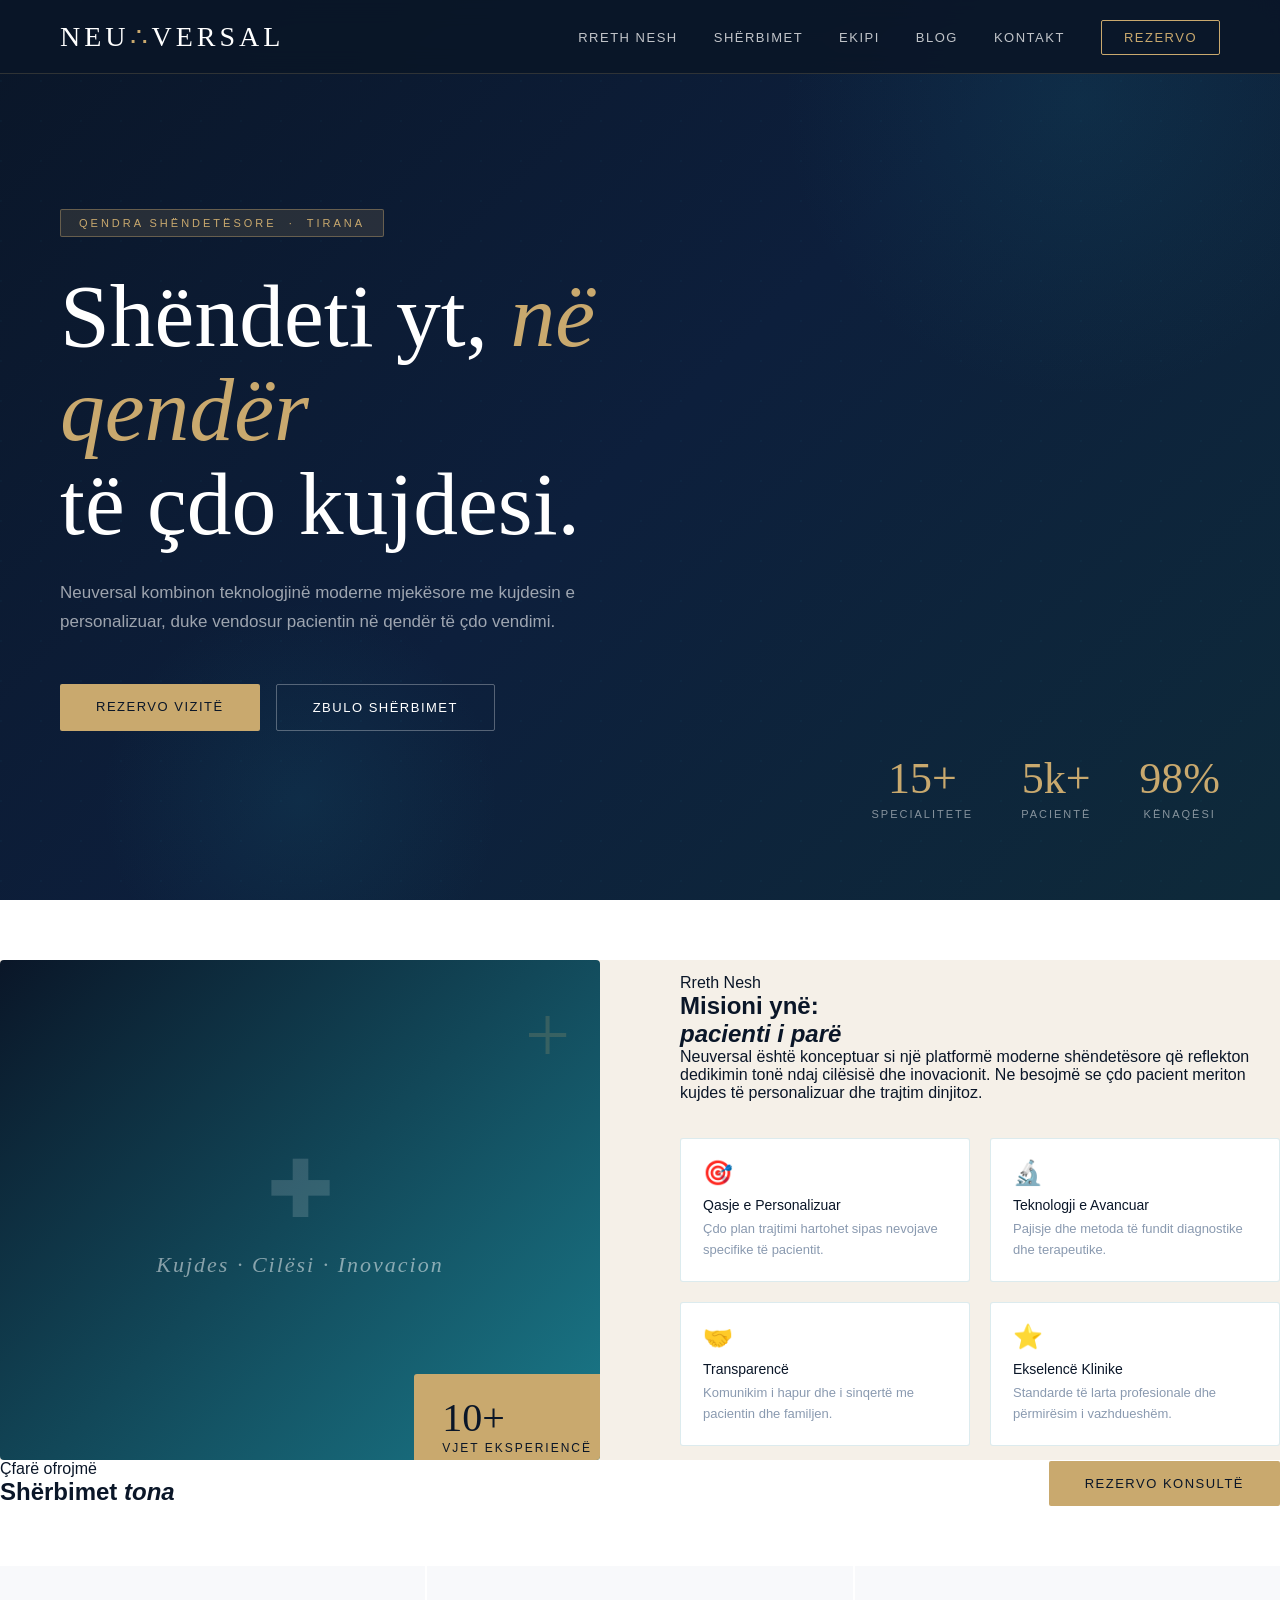
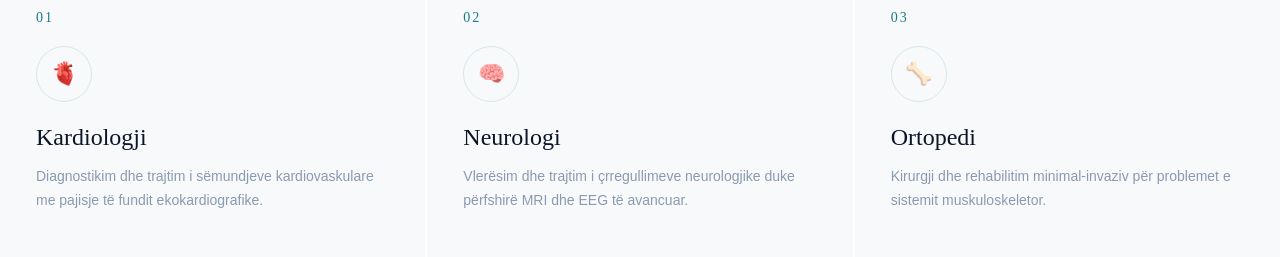
==== Files/index.html @ 79a5e7f2 "home page and navbar" ====
<!DOCTYPE html>
<head>
    <meta charset="UTF-8">
    <title>Neuversal | Qendra Shëndetësore</title>
    <link rel="stylesheet" href="style.css">
</head>
<body>

<nav id="navbar">
    <a href="#hero" class="nav-logo">NEU<span>∴</span>VERSAL</a>
    <ul class="nav-links">
        <li><a href="#about">Rreth Nesh</a></li>
        <li><a href="#services">Shërbimet</a></li>
        <li><a href="#team">Ekipi</a></li>
        <li><a href="#blog">Blog</a></li>
        <li><a href="#contact">Kontakt</a></li>
        <li><a href="#booking" class="nav-cta">Rezervo</a></li>
    </ul>
    <div class="hamburger" >
        <span></span><span></span><span></span>
    </div>
</nav>

<section id="hero">
    <div class="hero-bg-pattern"></div>
    <div class="hero-orb orb1"></div>
    <div class="hero-orb orb2"></div>
    <div class="hero-content">
        <div class="hero-tag">Qendra Shëndetësore &nbsp;·&nbsp; Tirana</div>
        <h1 class="hero-title">Shëndeti yt,<em> në qendër </em><br>të çdo kujdesi.</h1>
        <p class="hero-sub">Neuversal kombinon teknologjinë moderne mjekësore me kujdesin e personalizuar, duke vendosur pacientin në qendër të çdo vendimi.</p>
        <div class="hero-actions">
            <a href="#booking" class="btn-primary">Rezervo Vizitë</a>
            <a href="#services" class="btn-outline">Zbulo Shërbimet</a>
        </div>
    </div>
    <div class="hero-stats">
        <div class="stat">
            <div class="stat-num">15+</div>
            <div class="stat-label">Specialitete</div>
        </div>
        <div class="stat">
            <div class="stat-num">5k+</div>
            <div class="stat-label">Pacientë</div>
        </div>
        <div class="stat">
            <div class="stat-num">98%</div>
            <div class="stat-label">Kënaqësi</div>
        </div>
    </div>
</section>

<section id="about">
    <div class="about-grid">
        <div class="about-visual reveal">
            <div class="about-visual-inner">
                <div class="cross-icon">✚</div>
                <div class="about-icon-text">Kujdes · Cilësi · Inovacion</div>
            </div>
            <div class="about-badge">
                <span>10+</span>
                <small>Vjet Eksperiencë</small>
            </div>
        </div>
        <div class="reveal">
            <div class="section-tag">Rreth Nesh</div>
            <h2 class="section-title">Misioni ynë:<br><em>pacienti i parë</em></h2>
            <p class="section-sub">Neuversal është konceptuar si një platformë moderne shëndetësore që reflekton dedikimin tonë ndaj cilësisë dhe inovacionit. Ne besojmë se çdo pacient meriton kujdes të personalizuar dhe trajtim dinjitoz.</p>
            <div class="values-grid">
                <div class="value-card">
                    <div class="value-icon">🎯</div>
                    <div class="value-title">Qasje e Personalizuar</div>
                    <div class="value-text">Çdo plan trajtimi hartohet sipas nevojave specifike të pacientit.</div>
                </div>
                <div class="value-card">
                    <div class="value-icon">🔬</div>
                    <div class="value-title">Teknologji e Avancuar</div>
                    <div class="value-text">Pajisje dhe metoda të fundit diagnostike dhe terapeutike.</div>
                </div>
                <div class="value-card">
                    <div class="value-icon">🤝</div>
                    <div class="value-title">Transparencë</div>
                    <div class="value-text">Komunikim i hapur dhe i sinqertë me pacientin dhe familjen.</div>
                </div>
                <div class="value-card">
                    <div class="value-icon">⭐</div>
                    <div class="value-title">Ekselencë Klinike</div>
                    <div class="value-text">Standarde të larta profesionale dhe përmirësim i vazhdueshëm.</div>
                </div>
            </div>
        </div>
    </div>
</section>

<section id="services">
    <div class="services-header reveal">
        <div>
            <div class="section-tag">Çfarë ofrojmë</div>
            <h2 class="section-title">Shërbimet <em>tona</em></h2>
        </div>
        <a href="#booking" class="btn-primary">Rezervo Konsultë</a>
    </div>
    <div class="services-grid">
        <div class="service-card reveal">
            <div class="service-num">01</div>
            <div class="service-icon-wrap">🫀</div>
            <div class="service-title">Kardiologji</div>
            <div class="service-text">Diagnostikim dhe trajtim i sëmundjeve kardiovaskulare me pajisje të fundit ekokardiografike.</div>
        </div>
        <div class="service-card reveal">
            <div class="service-num">02</div>
            <div class="service-icon-wrap">🧠</div>
            <div class="service-title">Neurologi</div>
            <div class="service-text">Vlerësim dhe trajtim i çrregullimeve neurologjike duke përfshirë MRI dhe EEG të avancuar.</div>
        </div>
        <div class="service-card reveal">
            <div class="service-num">03</div>
            <div class="service-icon-wrap">🦴</div>
            <div class="service-title">Ortopedi</div>
            <div class="service-text">Kirurgji dhe rehabilitim minimal-invaziv për problemet e sistemit muskuloskeletor.</div>
        </div>
    </div>
</section>


<script src="script.js"></script>
</body>
</html>
---- Files/style.css ----
html { scroll-behavior: smooth; }
:root {
    --navy: #0a1628;
    --deep: #0d1f3c;
    --teal: #1a7a8a;
    --teal-light: #22a0b4;
    --gold: #c9a96e;
    --cream: #f5f0e8;
    --white: #ffffff;
    --gray: #8a9ab0;
    --light-bg: #f8f9fb;
    --border: rgba(26,122,138,0.15);
}
*, *::before, *::after { margin:0; padding:0; box-sizing:border-box; }

body {
    font-family: 'DM Sans', sans-serif;
    color: var(--navy);
    background: var(--white);
    overflow-x: hidden;
}

nav {
    position: fixed; top:0; width:100%; z-index:100;
    padding: 20px 60px;
    display: flex; align-items: center; justify-content: space-between;
    background: rgba(10,22,40,0.92);
    backdrop-filter: blur(12px);
    border-bottom: 1px solid rgba(201,169,110,0.2);
    transition: all 0.4s;
}
nav.scrolled { padding: 14px 60px; }
.nav-logo {
    font-family: 'Cormorant Garamond', serif;
    font-size: 28px; font-weight: 300; letter-spacing: 4px;
    color: var(--white);
    text-decoration: none;
}
.nav-logo span { color: var(--gold); }
.nav-links { display: flex; gap: 36px; list-style: none; }
.nav-links a {
    color: rgba(255,255,255,0.75); text-decoration: none;
    font-size: 13px; letter-spacing: 1.5px; text-transform: uppercase;
    font-weight: 400; transition: color 0.3s;
}
.nav-links a:hover { color: var(--gold); }
.nav-cta {
    background: transparent; border: 1px solid var(--gold);
    color: var(--gold) !important; padding: 9px 22px !important;
    border-radius: 2px; transition: all 0.3s !important;
}
.nav-cta:hover { background: var(--gold) !important; color: var(--navy) !important; }
.hamburger { display:none; flex-direction:column; gap:5px; cursor:pointer; }
.hamburger span { width:24px; height:2px; background:var(--white); transition:all 0.3s; }

#hero {
    min-height: 100vh;
    background: linear-gradient(135deg, var(--navy) 0%, var(--deep) 50%, #0e2a3a 100%);
    display: flex; align-items: center;
    position: relative; overflow: hidden;
}
.hero-bg-pattern {
    position: absolute; inset:0; opacity:0.04;
    background-image: radial-gradient(circle at 1px 1px, var(--teal-light) 1px, transparent 0);
    background-size: 40px 40px;
}
.hero-orb {
    position: absolute; border-radius: 50%;
    background: radial-gradient(circle, var(--teal) 0%, transparent 70%);
    opacity: 0.15; animation: pulse 6s ease-in-out infinite;
}
.orb1 { width:600px; height:600px; top:-200px; right:-100px; }
.orb2 { width:400px; height:400px; bottom:-100px; left:100px; animation-delay:-3s; }
@keyframes pulse { 0%,100%{opacity:0.12;transform:scale(1)} 50%{opacity:0.22;transform:scale(1.05)} }

.hero-content {
    position: relative; z-index:2;
    padding: 120px 60px 80px;
    max-width: 800px;
}
.hero-tag {
    display: inline-block;
    background: rgba(201,169,110,0.15);
    border: 1px solid rgba(201,169,110,0.4);
    color: var(--gold); font-size: 11px; letter-spacing: 3px;
    text-transform: uppercase; padding: 7px 18px; border-radius: 2px;
    margin-bottom: 32px;
    animation: fadeUp 0.8s ease both;
}
.hero-title {
    font-family: 'Cormorant Garamond', serif;
    font-size: clamp(52px, 7vw, 90px);
    font-weight: 300; line-height: 1.05;
    color: var(--white);
    margin-bottom: 28px;
    animation: fadeUp 0.8s ease 0.15s both;
}
.hero-title em { color: var(--gold); font-style: italic; }
.hero-sub {
    font-size: 17px; color: rgba(255,255,255,0.6);
    line-height: 1.7; max-width: 520px;
    margin-bottom: 48px;
    animation: fadeUp 0.8s ease 0.3s both;
}
.hero-actions {
    display: flex; gap: 16px; flex-wrap: wrap;
    animation: fadeUp 0.8s ease 0.45s both;
}
.btn-primary {
    background: var(--gold); color: var(--navy);
    padding: 15px 36px; border: none; cursor: pointer;
    font-family: 'DM Sans', sans-serif; font-size: 13px;
    letter-spacing: 1.5px; text-transform: uppercase;
    border-radius: 2px; font-weight: 500;
    transition: all 0.3s; text-decoration: none;
    display: inline-block;
}
.btn-primary:hover { background: var(--white); transform: translateY(-2px); box-shadow: 0 8px 30px rgba(201,169,110,0.3); }
.btn-outline {
    background: transparent; color: var(--white);
    padding: 15px 36px; border: 1px solid rgba(255,255,255,0.3); cursor: pointer;
    font-family: 'DM Sans', sans-serif; font-size: 13px;
    letter-spacing: 1.5px; text-transform: uppercase;
    border-radius: 2px; font-weight: 400;
    transition: all 0.3s; text-decoration: none;
    display: inline-block;
}
.btn-outline:hover { border-color: var(--white); background: rgba(255,255,255,0.08); transform: translateY(-2px); }
.hero-stats {
    position: absolute; right: 60px; bottom: 80px;
    display: flex; gap: 48px;
    animation: fadeUp 0.8s ease 0.6s both;
}
.stat { text-align: center; }
.stat-num { font-family: 'Cormorant Garamond', serif; font-size: 44px; color: var(--gold); font-weight: 300; }
.stat-label { font-size: 11px; color: rgba(255,255,255,0.5); letter-spacing: 2px; text-transform: uppercase; margin-top: 4px; }
@keyframes fadeUp { from{opacity:0;transform:translateY(30px)} to{opacity:1;transform:translateY(0)} }


#about { background: var(--cream); }
.about-grid { display: grid; grid-template-columns: 1fr 1fr; gap: 80px; align-items: center; margin-top: 60px; }
.about-visual {
    position: relative; height: 500px;
    background: linear-gradient(135deg, var(--navy) 0%, var(--teal) 100%);
    border-radius: 4px; overflow: hidden;
}
.about-visual::before {
    content: '+'; position: absolute; top:30px; right:30px;
    font-size: 80px; color: rgba(201,169,110,0.2);
    font-family: 'Cormorant Garamond', serif; font-weight:300;
    animation: float 4s ease-in-out infinite;
}
.about-visual-inner {
    position: absolute; inset:0; display:flex; align-items:center; justify-content:center;
    flex-direction: column; gap: 16px;
}
.cross-icon { font-size: 80px; color: rgba(255,255,255,0.15); }
.about-icon-text {
    font-family: 'Cormorant Garamond', serif; font-size: 22px;
    color: rgba(255,255,255,0.5); font-style: italic; letter-spacing: 2px;
}
.about-badge {
    position: absolute; bottom: -20px; right: -20px;
    background: var(--gold); color: var(--navy);
    padding: 24px 28px; border-radius: 3px;
    font-family: 'Cormorant Garamond', serif;
}
.about-badge span { display:block; font-size: 40px; font-weight: 300; line-height:1; }
.about-badge small { font-size: 12px; letter-spacing: 2px; text-transform:uppercase; font-family:'DM Sans',sans-serif; }
@keyframes float { 0%,100%{transform:translateY(0)} 50%{transform:translateY(-12px)} }
.values-grid { display: grid; grid-template-columns: 1fr 1fr; gap: 20px; margin-top: 36px; }
.value-card {
    padding: 20px 22px; border: 1px solid var(--border);
    border-radius: 3px; background: var(--white);
    transition: all 0.3s; cursor: default;
}
.value-card:hover { border-color: var(--teal); transform: translateY(-3px); box-shadow: 0 8px 30px rgba(26,122,138,0.08); }
.value-icon { font-size: 24px; margin-bottom: 10px; }
.value-title { font-size: 14px; font-weight: 500; color: var(--navy); margin-bottom: 6px; }
.value-text { font-size: 13px; color: var(--gray); line-height: 1.6; }

/* ── SERVICES ── */
#services { background: var(--white); }
.services-header { display: flex; justify-content: space-between; align-items: flex-end; margin-bottom: 60px; }
.services-grid { display: grid; grid-template-columns: repeat(3, 1fr); gap: 2px; }
.service-card {
    background: var(--light-bg); padding: 44px 36px;
    position: relative; overflow: hidden; cursor: default;
    transition: all 0.4s;
}
.service-card::after {
    content:''; position:absolute; bottom:0; left:0; right:0;
    height: 3px; background: var(--teal);
    transform: scaleX(0); transform-origin: left;
    transition: transform 0.4s;
}
.service-card:hover { background: var(--navy); }
.service-card:hover .service-title, .service-card:hover .service-num { color: var(--white); }
.service-card:hover .service-text { color: rgba(255,255,255,0.5); }
.service-card:hover::after { transform: scaleX(1); }
.service-num { font-family: 'Cormorant Garamond', serif; font-size: 14px; color: var(--teal); letter-spacing: 2px; margin-bottom: 20px; transition: color 0.4s; }
.service-icon-wrap { width: 56px; height: 56px; border: 1px solid var(--border); border-radius: 50%; display:flex; align-items:center; justify-content:center; font-size: 22px; margin-bottom: 22px; transition: all 0.4s; }
.service-card:hover .service-icon-wrap { border-color: rgba(255,255,255,0.2); background: rgba(255,255,255,0.05); }
.service-title { font-family: 'Cormorant Garamond', serif; font-size: 24px; font-weight: 400; color: var(--navy); margin-bottom: 14px; transition: color 0.4s; }
.service-text { font-size: 14px; color: var(--gray); line-height: 1.7; transition: color 0.4s; }
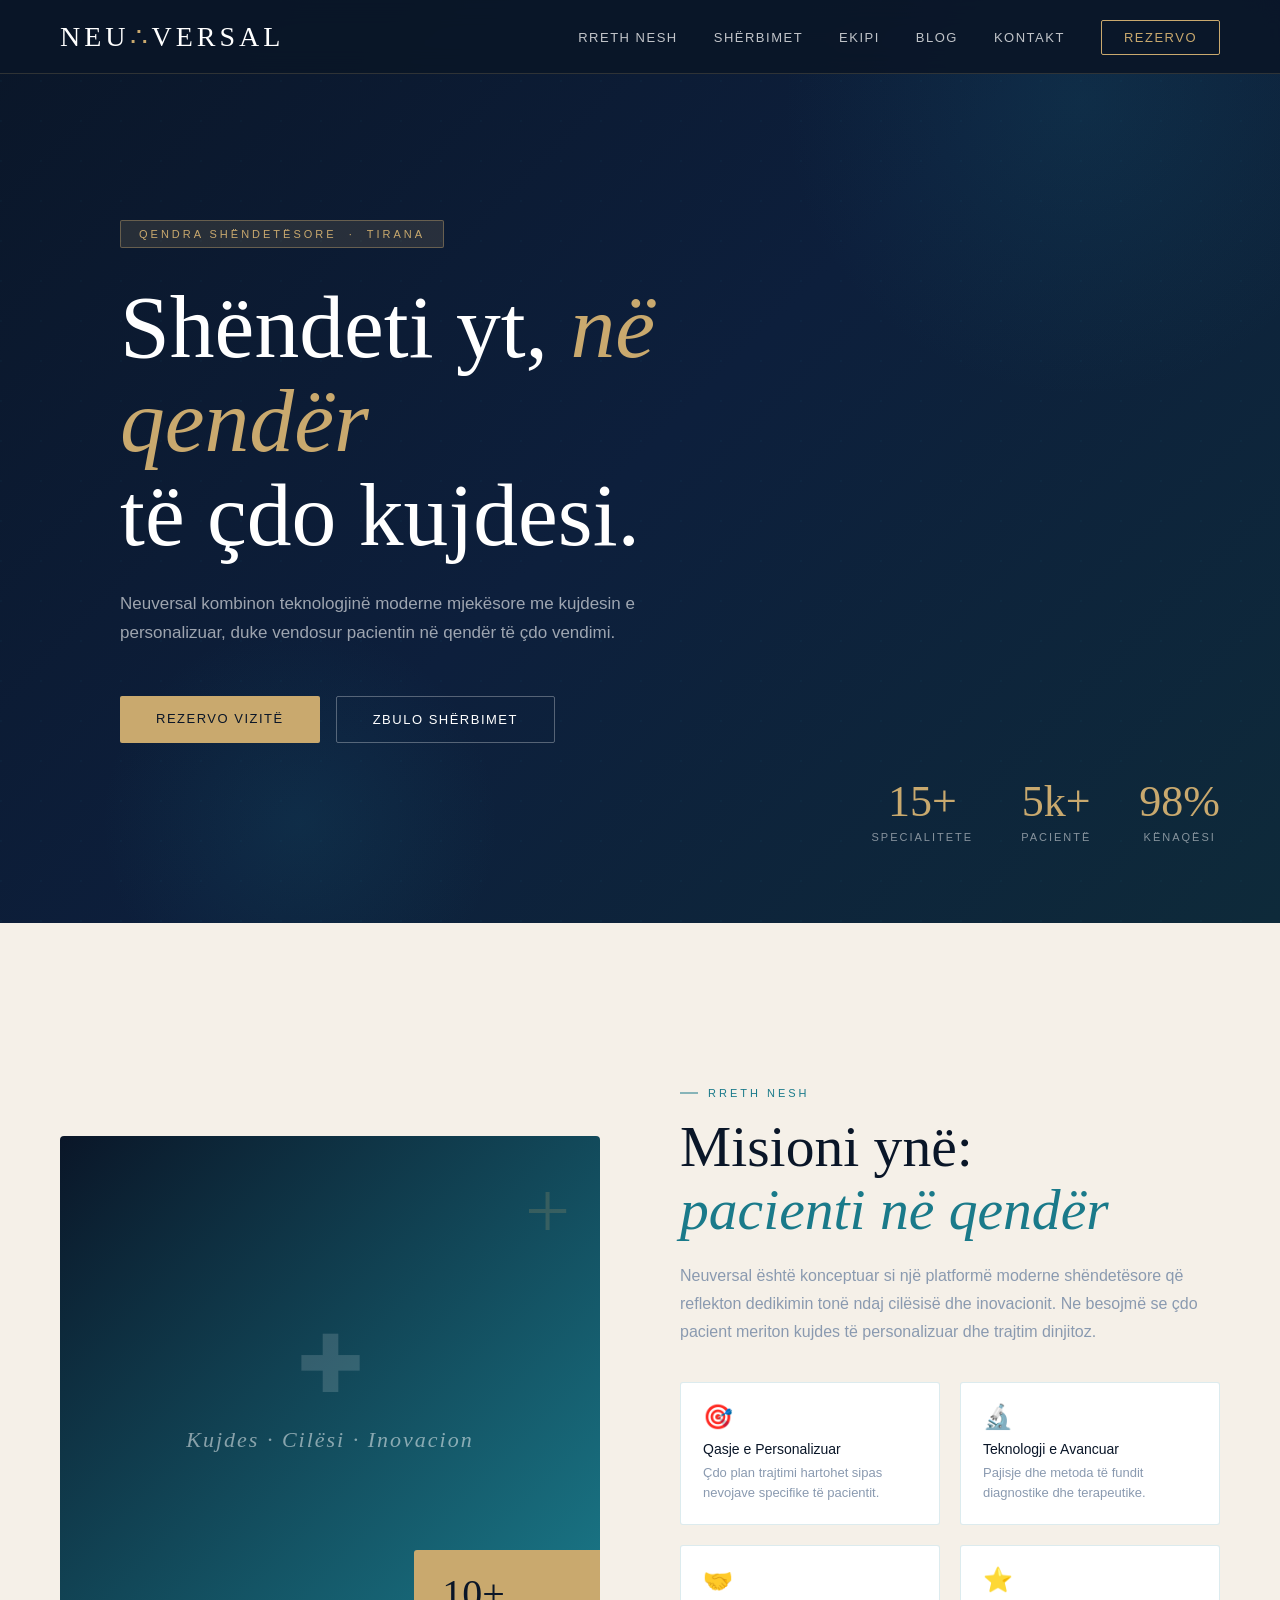
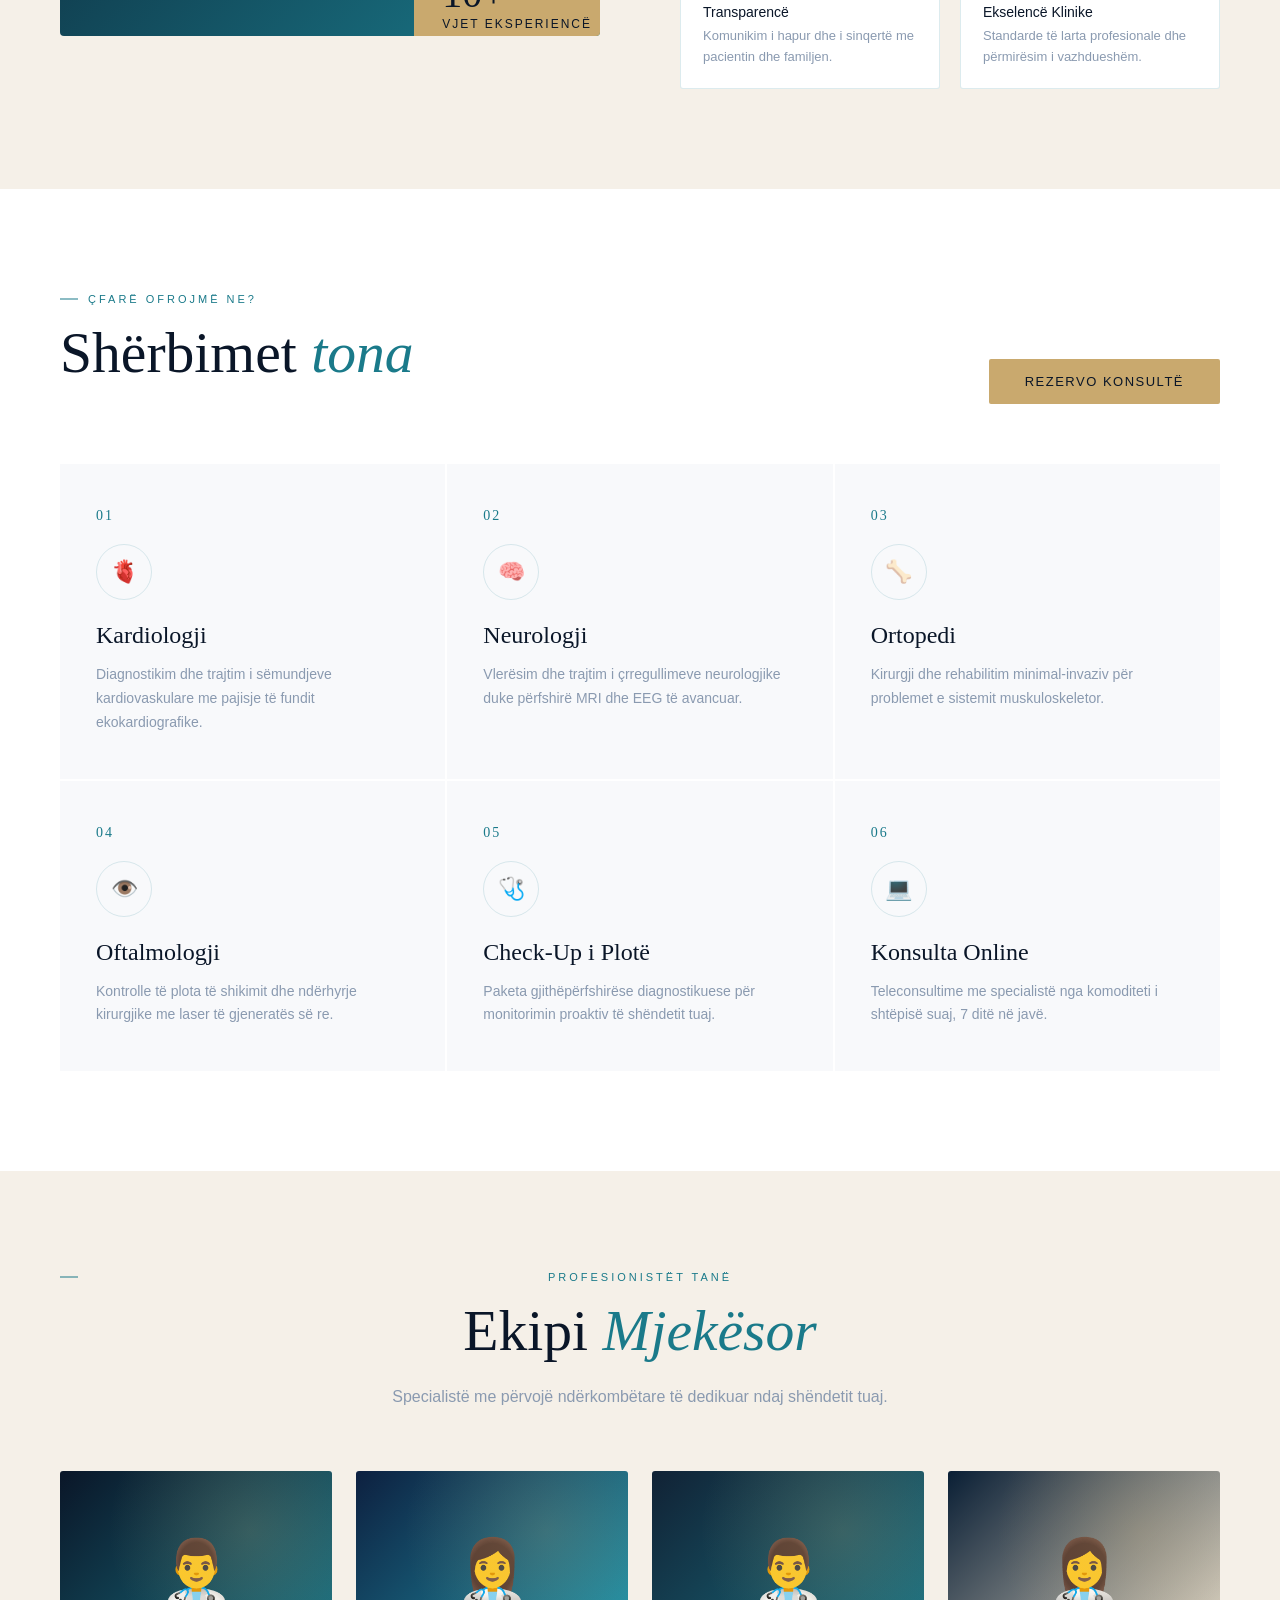
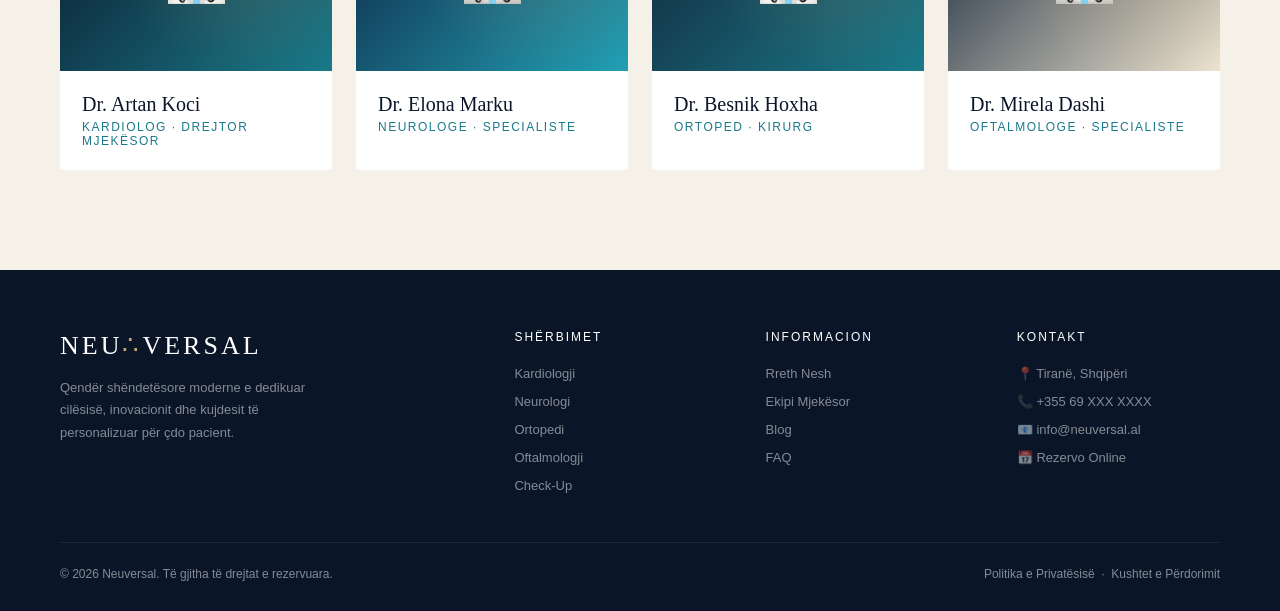
==== commit 41bb5b07: "footer and services" ====
--- a/Files/index.html
+++ b/Files/index.html
@@ -6,21 +6,7 @@
 </head>
 <body>
 
-<nav id="navbar">
-    <a href="#hero" class="nav-logo">NEU<span>∴</span>VERSAL</a>
-    <ul class="nav-links">
-        <li><a href="#about">Rreth Nesh</a></li>
-        <li><a href="#services">Shërbimet</a></li>
-        <li><a href="#team">Ekipi</a></li>
-        <li><a href="#blog">Blog</a></li>
-        <li><a href="#contact">Kontakt</a></li>
-        <li><a href="#booking" class="nav-cta">Rezervo</a></li>
-    </ul>
-    <div class="hamburger" >
-        <span></span><span></span><span></span>
-    </div>
-</nav>
-
+<div id="navbar"></div>
 <section id="hero">
     <div class="hero-bg-pattern"></div>
     <div class="hero-orb orb1"></div>
@@ -64,7 +50,7 @@
         </div>
         <div class="reveal">
             <div class="section-tag">Rreth Nesh</div>
-            <h2 class="section-title">Misioni ynë:<br><em>pacienti i parë</em></h2>
+            <h2 class="section-title">Misioni ynë:<br><em>pacienti në qendër </em></h2>
             <p class="section-sub">Neuversal është konceptuar si një platformë moderne shëndetësore që reflekton dedikimin tonë ndaj cilësisë dhe inovacionit. Ne besojmë se çdo pacient meriton kujdes të personalizuar dhe trajtim dinjitoz.</p>
             <div class="values-grid">
                 <div class="value-card">
@@ -95,7 +81,7 @@
 <section id="services">
     <div class="services-header reveal">
         <div>
-            <div class="section-tag">Çfarë ofrojmë</div>
+            <div class="section-tag">Çfarë ofrojmë ne?</div>
             <h2 class="section-title">Shërbimet <em>tona</em></h2>
         </div>
         <a href="#booking" class="btn-primary">Rezervo Konsultë</a>
@@ -110,7 +96,7 @@
         <div class="service-card reveal">
             <div class="service-num">02</div>
             <div class="service-icon-wrap">🧠</div>
-            <div class="service-title">Neurologi</div>
+            <div class="service-title">Neurologji</div>
             <div class="service-text">Vlerësim dhe trajtim i çrregullimeve neurologjike duke përfshirë MRI dhe EEG të avancuar.</div>
         </div>
         <div class="service-card reveal">
@@ -119,10 +105,81 @@
             <div class="service-title">Ortopedi</div>
             <div class="service-text">Kirurgji dhe rehabilitim minimal-invaziv për problemet e sistemit muskuloskeletor.</div>
         </div>
+        <div class="service-card reveal">
+            <div class="service-num">04</div>
+            <div class="service-icon-wrap">👁️</div>
+            <div class="service-title">Oftalmologji</div>
+            <div class="service-text">Kontrolle të plota të shikimit dhe ndërhyrje kirurgjike me laser të gjeneratës së re.</div>
+        </div>
+        <div class="service-card reveal">
+            <div class="service-num">05</div>
+            <div class="service-icon-wrap">🩺</div>
+            <div class="service-title">Check-Up i Plotë</div>
+            <div class="service-text">Paketa gjithëpërfshirëse diagnostikuese për monitorimin proaktiv të shëndetit tuaj.</div>
+        </div>
+        <div class="service-card reveal">
+            <div class="service-num">06</div>
+            <div class="service-icon-wrap">💻</div>
+            <div class="service-title">Konsulta Online</div>
+            <div class="service-text">Teleconsultime me specialistë nga komoditeti i shtëpisë suaj, 7 ditë në javë.</div>
+        </div>
     </div>
 </section>
 
+<!-- TEAM -->
+<section id="team">
+    <div class="reveal" style="text-align:center;">
+        <div class="section-tag" style="display:block;padding-left:0;">Profesionistët tanë</div>
+        <h2 class="section-title">Ekipi <em>Mjekësor</em></h2>
+        <p class="section-sub" style="margin:0 auto;">Specialistë me përvojë ndërkombëtare të dedikuar ndaj shëndetit tuaj.</p>
+    </div>
+    <div class="team-grid">
+        <div class="team-card reveal">
+            <div class="team-photo" style="background:linear-gradient(135deg,#0a1628,#1a7a8a);">👨‍⚕️</div>
+            <div class="team-info">
+                <div class="team-name">Dr. Artan Koci</div>
+                <div class="team-role">Kardiolog · Drejtor Mjekësor</div>
+            </div>
+        </div>
+        <div class="team-card reveal">
+            <div class="team-photo" style="background:linear-gradient(135deg,#0d2040,#22a0b4);">👩‍⚕️</div>
+            <div class="team-info">
+                <div class="team-name">Dr. Elona Marku</div>
+                <div class="team-role">Neurologe · Specialiste</div>
+            </div>
+        </div>
+        <div class="team-card reveal">
+            <div class="team-photo" style="background:linear-gradient(135deg,#112235,#1a7a8a);">👨‍⚕️</div>
+            <div class="team-info">
+                <div class="team-name">Dr. Besnik Hoxha</div>
+                <div class="team-role">Ortoped · Kirurg</div>
+            </div>
+        </div>
+        <div class="team-card reveal">
+            <div class="team-photo" style="background:linear-gradient(135deg,#0a1f35,#c9a96e55);">👩‍⚕️</div>
+            <div class="team-info">
+                <div class="team-name">Dr. Mirela Dashi</div>
+                <div class="team-role">Oftalmologe · Specialiste</div>
+            </div>
+        </div>
+    </div>
+</section>
 
-<script src="script.js"></script>
+<div id="footer"></div>
+
+
+<script>
+    fetch("navbar.html")
+        .then(response => response.text())
+        .then(data => {
+            document.getElementById("navbar").innerHTML = data;
+        });
+
+        fetch("footer.html")
+        .then(response => response.text())
+        .then(data => {
+        document.getElementById("footer").innerHTML = data;
+    });
+</script>
 </body>
 </html>
--- a/Files/style.css
+++ b/Files/style.css
@@ -53,6 +53,8 @@
 .hamburger { display:none; flex-direction:column; gap:5px; cursor:pointer; }
 .hamburger span { width:24px; height:2px; background:var(--white); transition:all 0.3s; }
 
+
+
 #hero {
     min-height: 100vh;
     background: linear-gradient(135deg, var(--navy) 0%, var(--deep) 50%, #0e2a3a 100%);
@@ -137,6 +139,29 @@
 @keyframes fadeUp { from{opacity:0;transform:translateY(30px)} to{opacity:1;transform:translateY(0)} }
 
 
+/* ── SECTIONS ── */
+section { padding: 100px 60px; }
+.section-tag {
+    display: inline-block; color: var(--teal); font-size: 11px;
+    letter-spacing: 3px; text-transform: uppercase; font-weight: 500;
+    margin-bottom: 16px;
+    position: relative; padding-left: 28px;
+}
+.section-tag::before {
+    content:''; position:absolute; left:0; top:50%;
+    transform: translateY(-50%); width:18px; height:1px; background:var(--teal);
+}
+.section-title {
+    font-family: 'Cormorant Garamond', serif;
+    font-size: clamp(36px, 4.5vw, 58px);
+    font-weight: 300; line-height: 1.1; color: var(--navy);
+    margin-bottom: 20px;
+}
+.section-title em { color: var(--teal); font-style: italic; }
+.section-sub { font-size: 16px; color: var(--gray); line-height: 1.75; max-width: 560px; }
+
+
+
 #about { background: var(--cream); }
 .about-grid { display: grid; grid-template-columns: 1fr 1fr; gap: 80px; align-items: center; margin-top: 60px; }
 .about-visual {
@@ -203,3 +228,220 @@
 .service-card:hover .service-icon-wrap { border-color: rgba(255,255,255,0.2); background: rgba(255,255,255,0.05); }
 .service-title { font-family: 'Cormorant Garamond', serif; font-size: 24px; font-weight: 400; color: var(--navy); margin-bottom: 14px; transition: color 0.4s; }
 .service-text { font-size: 14px; color: var(--gray); line-height: 1.7; transition: color 0.4s; }
+
+/* ── TEAM ── */
+#team { background: var(--cream); }
+.team-grid { display: grid; grid-template-columns: repeat(4,1fr); gap: 24px; margin-top: 60px; }
+.team-card {
+    background: var(--white); border-radius: 3px; overflow:hidden;
+    transition: all 0.3s; cursor: default;
+}
+.team-card:hover { transform: translateY(-6px); box-shadow: 0 20px 50px rgba(10,22,40,0.12); }
+.team-photo {
+    height: 200px;
+    background: linear-gradient(135deg, var(--navy), var(--teal));
+    display: flex; align-items: center; justify-content:center;
+    font-size: 60px; position: relative; overflow: hidden;
+}
+.team-photo::before {
+    content:''; position:absolute; inset:0;
+    background: radial-gradient(circle at 70% 30%, rgba(201,169,110,0.2), transparent 60%);
+}
+.team-info { padding: 22px; }
+.team-name { font-family: 'Cormorant Garamond', serif; font-size: 20px; color: var(--navy); margin-bottom: 4px; }
+.team-role { font-size: 12px; color: var(--teal); letter-spacing: 1.5px; text-transform: uppercase; }
+
+/* ── sidebar ── */
+.page-layout {
+    display:grid; grid-template-columns:280px 1fr;
+    max-width:1400px; margin:0 auto;
+    padding:80px 60px 100px;
+    gap:80px; align-items:start;
+}
+.sidebar {
+    position:sticky; top:100px;
+}
+.sidebar-label {
+    font-size:10px; letter-spacing:3px; text-transform:uppercase;
+    color:var(--gray); margin-bottom:18px; font-weight:500;
+}
+.sidebar-cta {
+    margin-top:32px; background:var(--navy); padding:28px 24px;
+    border-radius:3px; border:1px solid rgba(201,169,110,0.2);
+}
+.sidebar-cta h4 { font-family:'Cormorant Garamond',serif; font-size:20px; color:var(--white); font-weight:300; margin-bottom:10px; }
+.sidebar-cta p { font-size:13px; color:rgba(255,255,255,0.5); line-height:1.65; margin-bottom:18px; }
+.sidebar-cta a {
+    display:block; text-align:center;
+    background:var(--gold); color:var(--navy);
+    padding:11px 18px; border-radius:2px;
+    font-size:12px; letter-spacing:1.5px; text-transform:uppercase;
+    text-decoration:none; font-weight:500; transition:all 0.3s;
+}
+.sidebar-cta a:hover { background:var(--white); }
+
+/* ─── SERVICE CARDS ─── */
+service-section
+.service-section {
+    padding:64px 0; border-bottom:1px solid var(--border);
+    opacity:0; transform:translateY(30px);
+    transition:all 0.7s ease;
+}
+.service-section.visible { opacity:1; transform:translateY(0); }
+.service-section:last-child { border-bottom:none; }
+
+.service-header { display:flex; align-items:flex-start; gap:28px; margin-bottom:36px; }
+.service-icon-circle {
+    width:68px; height:68px; flex-shrink:0;
+    border-radius:50%; border:2px solid var(--border);
+    background:var(--light-bg);
+    display:flex; align-items:center; justify-content:center;
+    font-size:28px; transition:all 0.4s;
+}
+.service-section:hover .service-icon-circle {
+    background:var(--navy); border-color:var(--navy);
+    transform:rotate(-8deg) scale(1.08);
+}
+.service-header-text { flex:1; }
+.service-num-tag {
+    font-size:11px; letter-spacing:2.5px; text-transform:uppercase;
+    color:var(--teal); margin-bottom:8px; font-weight:500;
+}
+.service-name {
+    font-family:'Cormorant Garamond',serif;
+    font-size:clamp(30px,3.5vw,42px);
+    font-weight:300; color:var(--navy); line-height:1.1;
+    margin-bottom:10px;
+}
+.service-name em { color:var(--teal); font-style:italic; }
+.service-tagline { font-size:15px; color:var(--gray); line-height:1.65; max-width:560px; }
+
+.service-divider {
+    width:48px; height:2px; background:var(--teal);
+    margin:28px 0; border-radius:1px;
+    transition:width 0.5s ease;
+}
+.service-section:hover .service-divider { width:80px; }
+
+.service-body { display:grid; grid-template-columns:1fr 1fr; gap:40px; align-items:start; }
+
+.service-description { font-size:15px; color:var(--gray); line-height:1.8; }
+.service-description p + p { margin-top:14px; }
+/* Feature list */
+.feature-list { display:flex; flex-direction:column; gap:12px; }
+.feature-item {
+    display:flex; align-items:flex-start; gap:14px;
+    padding:16px 18px; background:var(--light-bg);
+    border-radius:3px; border-left:3px solid transparent;
+    transition:all 0.3s; cursor:default;
+}
+.feature-item:hover { border-left-color:var(--teal); background:var(--cream); transform:translateX(4px); }
+.feature-dot { width:8px; height:8px; border-radius:50%; background:var(--teal); flex-shrink:0; margin-top:5px; }
+.feature-text { font-size:14px; color:var(--navy); line-height:1.5; }
+.feature-sub { font-size:12px; color:var(--gray); margin-top:3px; }
+
+/* Stats strip */
+.service-stats {
+    display:grid; grid-template-columns:repeat(3,1fr);
+    gap:2px; margin-top:32px; grid-column:1/-1;
+}
+.stat-cell {
+    background:var(--navy); padding:28px 24px;
+    text-align:center;
+}
+.stat-cell:first-child { border-radius:3px 0 0 3px; }
+.stat-cell:last-child  { border-radius:0 3px 3px 0; }
+.stat-big {
+    font-family:'Cormorant Garamond',serif;
+    font-size:38px; color:var(--gold); font-weight:300; line-height:1;
+}
+.stat-lbl { font-size:11px; color:rgba(255,255,255,0.5); letter-spacing:1.5px; text-transform:uppercase; margin-top:6px; }
+
+/* Tech tags */
+.tech-tags { display:flex; flex-wrap:wrap; gap:8px; margin-top:22px; }
+.tech-tag {
+    padding:6px 14px; border:1px solid var(--border);
+    border-radius:30px; font-size:12px; color:var(--teal);
+    letter-spacing:0.5px; background:rgba(26,122,138,0.04);
+    transition:all 0.3s;
+}
+.tech-tag:hover { background:var(--teal); color:var(--white); border-color:var(--teal); }
+
+/* Process steps */
+.process-steps {
+    grid-column:1/-1;
+    display:grid; grid-template-columns:repeat(4,1fr);
+    gap:2px; margin-top:8px;
+}
+.process-step {
+    padding:24px 20px; background:var(--light-bg);
+    position:relative; transition:all 0.3s; cursor:default;
+}
+.process-step:not(:last-child)::after {
+    content:'→';
+    position:absolute; right:-10px; top:50%; transform:translateY(-50%);
+    color:var(--teal); font-size:14px; z-index:1;
+}
+.process-step:hover { background:var(--cream); }
+.step-num {
+    font-family:'Cormorant Garamond',serif;
+    font-size:32px; color:rgba(26,122,138,0.2); font-weight:300;
+    margin-bottom:8px; line-height:1;
+}
+.step-title { font-size:13px; font-weight:500; color:var(--navy); margin-bottom:4px; }
+.step-desc { font-size:12px; color:var(--gray); line-height:1.55; }
+/* Accordion (nested info) */
+.acc-list { display:flex; flex-direction:column; gap:2px; }
+.acc-item { background:var(--light-bg); border-radius:2px; overflow:hidden; }
+.acc-head {
+    padding:16px 18px; cursor:pointer;
+    display:flex; justify-content:space-between; align-items:center;
+    font-size:14px; color:var(--navy); font-weight:400;
+    user-select:none; transition:color 0.3s;
+}
+.acc-head:hover { color:var(--teal); }
+.acc-arrow { color:var(--teal); font-size:16px; transition:transform 0.3s; flex-shrink:0; }
+.acc-body { max-height:0; overflow:hidden; transition:max-height 0.4s ease; }
+.acc-body p { padding:0 18px 16px; font-size:13px; color:var(--gray); line-height:1.75; }
+.acc-item.open .acc-arrow { transform:rotate(45deg); }
+.acc-item.open .acc-body { max-height:200px; }
+
+/* ── FOOTER ── */
+    footer {
+        background:var(--navy); color:rgba(255,255,255,0.5);
+        padding: 60px 60px 30px;
+    }
+    .footer-grid { display:grid; grid-template-columns:2fr 1fr 1fr 1fr; gap:48px; margin-bottom:48px; }
+    .footer-brand { }
+    .footer-logo { font-family:'Cormorant Garamond',serif; font-size:26px; color:var(--white); letter-spacing:3px; font-weight:300; margin-bottom:16px; }
+    .footer-logo span { color:var(--gold); }
+    .footer-desc { font-size:13px; line-height:1.75; max-width:280px; }
+    .footer-col h4 { font-size:12px; letter-spacing:2px; text-transform:uppercase; color:var(--white); margin-bottom:20px; font-weight:500; }
+    .footer-col ul { list-style:none; display:flex; flex-direction:column; gap:10px; }
+    .footer-col a { color:rgba(255,255,255,0.5); text-decoration:none; font-size:13px; transition:color 0.3s; }
+    .footer-col a:hover { color:var(--gold); }
+    .footer-bottom { border-top:1px solid rgba(255,255,255,0.08); padding-top:24px; display:flex; justify-content:space-between; font-size:12px; }
+
+/* ── RESPONSIVE ── */
+@media (max-width: 1100px) {
+    .services-grid { grid-template-columns: repeat(2,1fr); }
+    .team-grid { grid-template-columns: repeat(2,1fr); }
+    .footer-grid { grid-template-columns: 1fr 1fr; }
+}
+@media (max-width: 768px) {
+    nav { padding:18px 24px; }
+    nav.scrolled { padding:14px 24px; }
+    .nav-links { display:none; }
+    .hamburger { display:flex; }
+    section { padding:70px 24px; }
+    .hero-content { padding:120px 24px 60px; }
+    .hero-stats { display:none; }
+    .about-grid, .contact-grid, .faq-grid { grid-template-columns:1fr; }
+    .services-grid, .blog-grid { grid-template-columns:1fr; }
+    .team-grid { grid-template-columns:1fr 1fr; }
+    .booking-form { grid-template-columns:1fr; }
+    .btn-book { width:100%; }
+    .footer-grid { grid-template-columns:1fr; gap:32px; }
+    .footer-bottom { flex-direction:column; gap:8px; }
+    .input-row { grid-template-columns:1fr; }
+    .services-header, .blog-header { flex-direction:column; align-items:flex-start; gap:20px; }
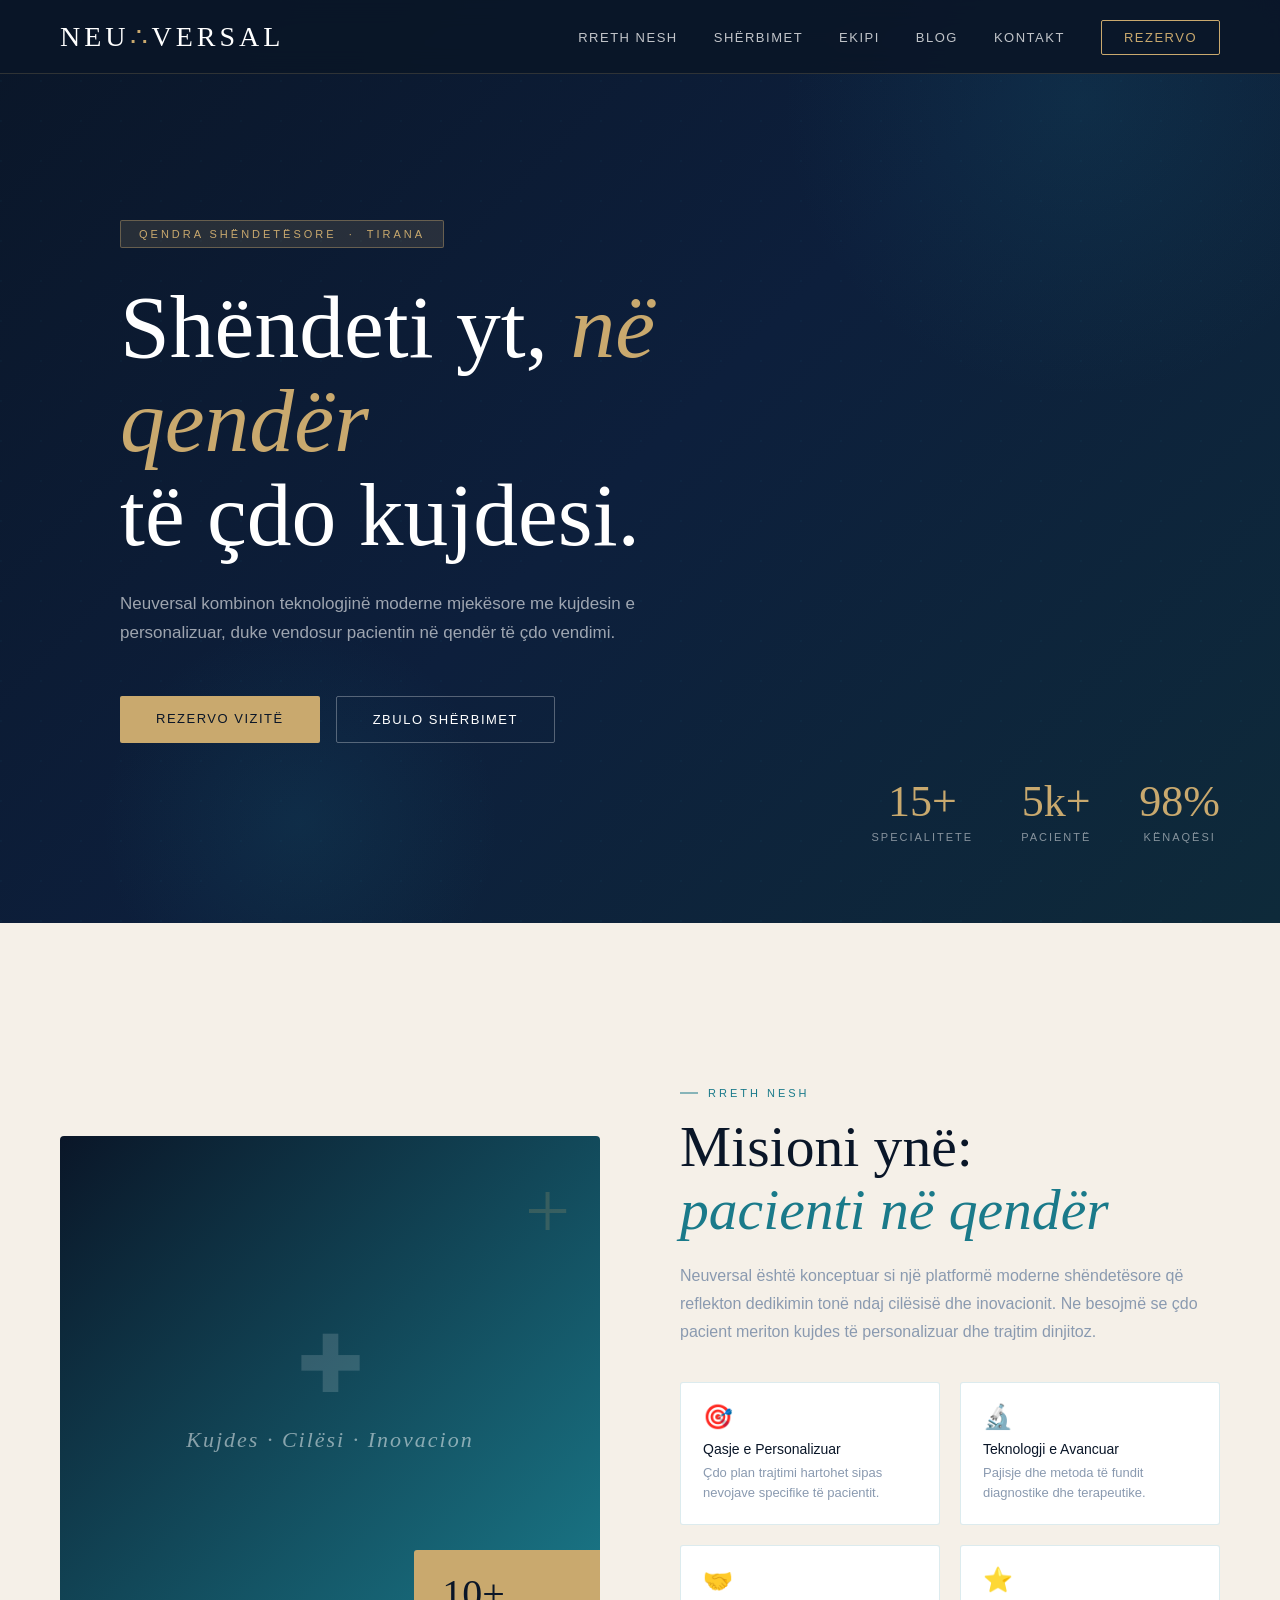
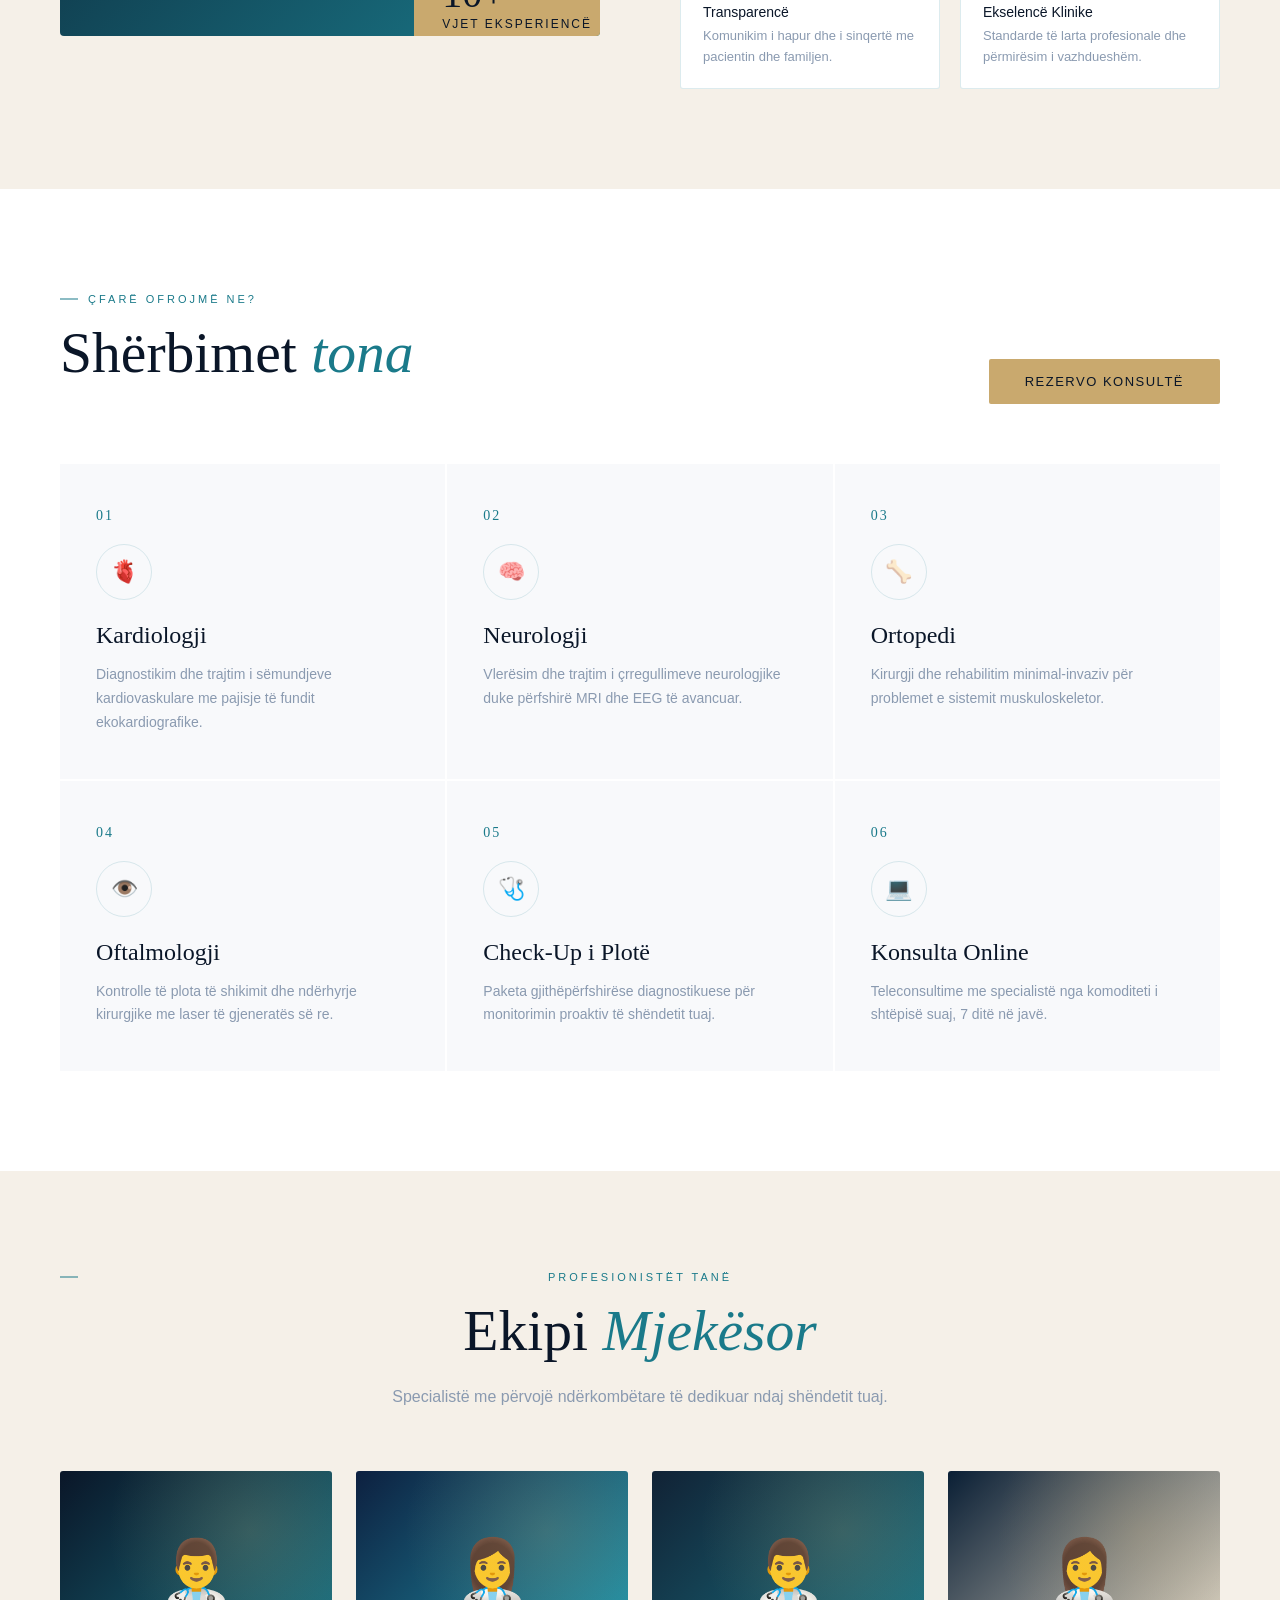
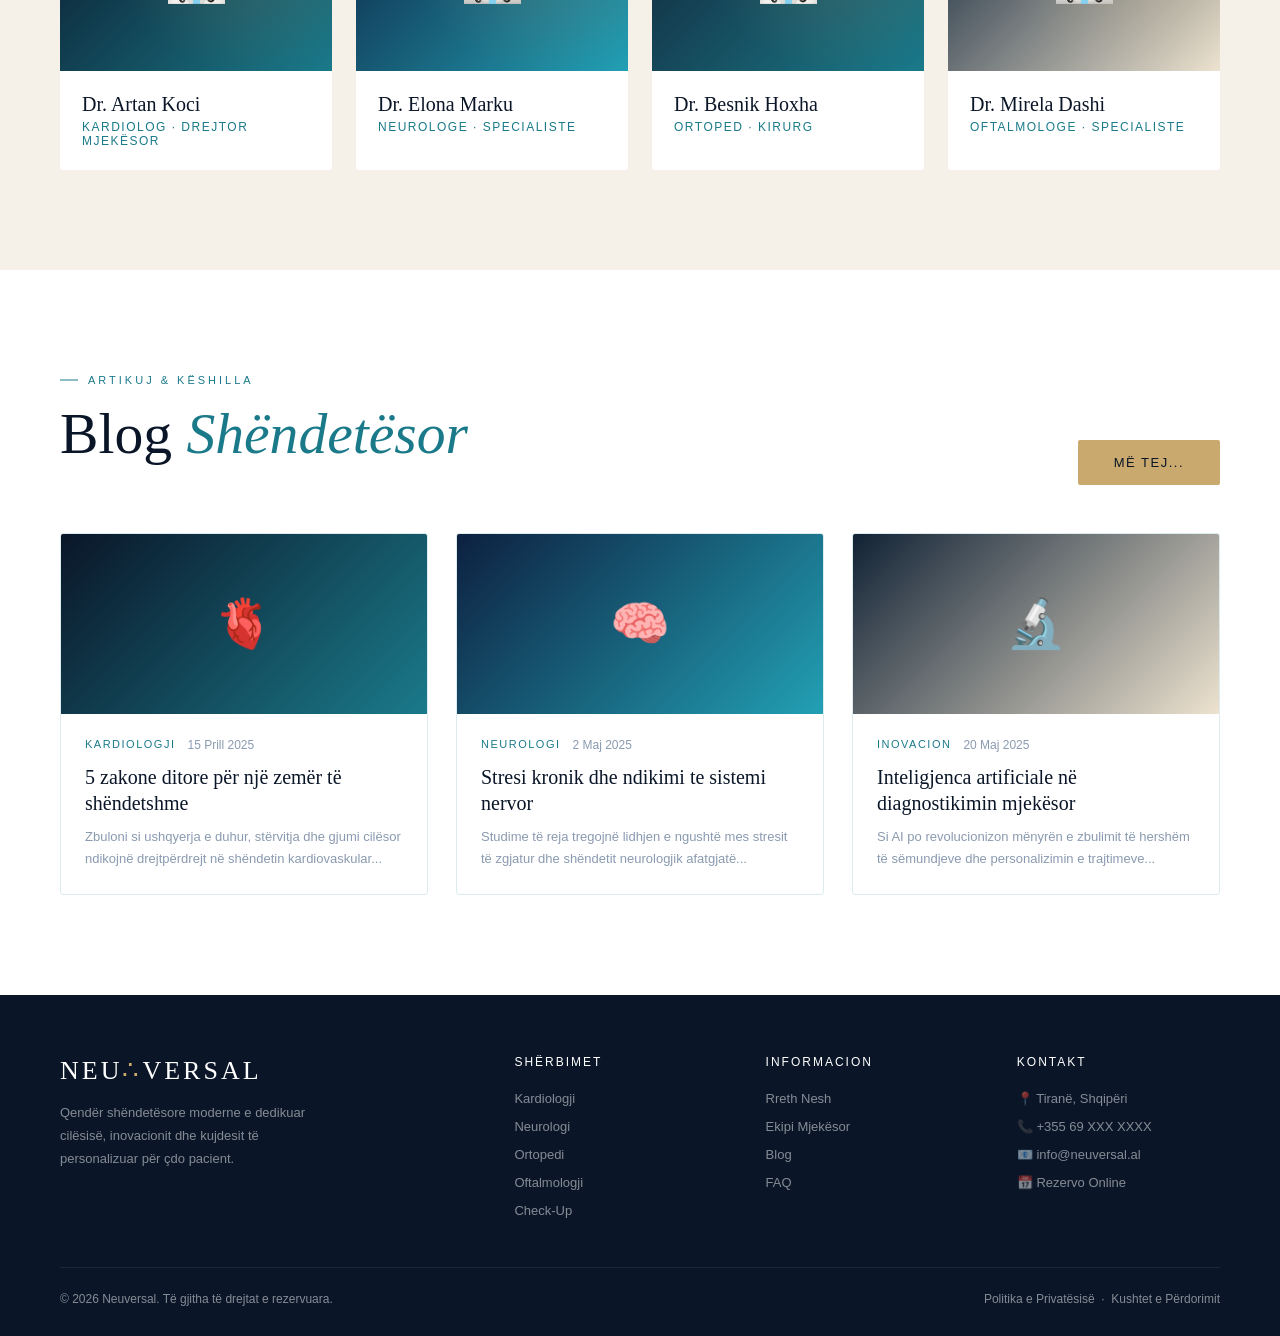
==== commit 76f803e5: "blog and services" ====
--- a/Files/index.html
+++ b/Files/index.html
@@ -165,7 +165,58 @@
     </div>
 </section>
 
+
+<!-- BLOG -->
+<section id="blog">
+    <div class="blog-header reveal">
+        <div>
+            <div class="section-tag">Artikuj & Këshilla</div>
+            <h2 class="section-title">Blog <em>Shëndetësor</em></h2>
+        </div>
+        <div class="blog-actions">
+            <a href="blog.html" class="btn-primary">Më tej...</a>
+        </div>
+    </div>
+    <div class="blog-grid" id="blogGrid">
+        <div class="blog-card reveal" data-tags="zemër kardiovaskulare">
+            <div class="blog-img" style="background:linear-gradient(135deg,#0a1628,#1a7a8a);">🫀</div>
+            <div class="blog-body">
+                <div class="blog-meta">
+                    <span class="blog-cat">Kardiologji</span>
+                    <span class="blog-date">15 Prill 2025</span>
+                </div>
+                <div class="blog-title">5 zakone ditore për një zemër të shëndetshme</div>
+                <div class="blog-excerpt">Zbuloni si ushqyerja e duhur, stërvitja dhe gjumi cilësor ndikojnë drejtpërdrejt në shëndetin kardiovaskular...</div>
+            </div>
+        </div>
+        <div class="blog-card reveal" data-tags="neurë trurit mendja">
+            <div class="blog-img" style="background:linear-gradient(135deg,#0d2040,#22a0b4);">🧠</div>
+            <div class="blog-body">
+                <div class="blog-meta">
+                    <span class="blog-cat">Neurologi</span>
+                    <span class="blog-date">2 Maj 2025</span>
+                </div>
+                <div class="blog-title">Stresi kronik dhe ndikimi te sistemi nervor</div>
+                <div class="blog-excerpt">Studime të reja tregojnë lidhjen e ngushtë mes stresit të zgjatur dhe shëndetit neurologjik afatgjatë...</div>
+            </div>
+        </div>
+        <div class="blog-card reveal" data-tags="teknologji mjekësi inovacion">
+            <div class="blog-img" style="background:linear-gradient(135deg,#112235,#c9a96e55);">🔬</div>
+            <div class="blog-body">
+                <div class="blog-meta">
+                    <span class="blog-cat">Inovacion</span>
+                    <span class="blog-date">20 Maj 2025</span>
+                </div>
+                <div class="blog-title">Inteligjenca artificiale në diagnostikimin mjekësor</div>
+                <div class="blog-excerpt">Si AI po revolucionizon mënyrën e zbulimit të hershëm të sëmundjeve dhe personalizimin e trajtimeve...</div>
+            </div>
+        </div>
+    </div>
+</section>
+
 <div id="footer"></div>
+
+
 
 
 <script>
--- a/Files/style.css
+++ b/Files/style.css
@@ -79,6 +79,7 @@
     position: relative; z-index:2;
     padding: 120px 60px 80px;
     max-width: 800px;
+
 }
 .hero-tag {
     display: inline-block;
@@ -405,6 +406,315 @@
 .acc-body p { padding:0 18px 16px; font-size:13px; color:var(--gray); line-height:1.75; }
 .acc-item.open .acc-arrow { transform:rotate(45deg); }
 .acc-item.open .acc-body { max-height:200px; }
+
+#blog-hero {
+    min-height: 60vh;
+    background: linear-gradient(135deg, var(--navy) 0%, var(--deep) 50%, #0e2a3a 100%);
+    display: flex; align-items: flex-end;
+    position: relative; overflow: hidden;
+    padding-top: 80px;
+}
+/* ── BLOG ── */
+#blog { background: var(--white); }
+.blog-header { display:flex; justify-content:space-between; align-items:flex-end; margin-bottom:48px; }
+.blog-search {
+    display: flex; align-items:center;
+    border: 1px solid var(--border); border-radius: 2px; overflow:hidden;
+}
+.blog-search input {
+    padding: 10px 18px; border:none; outline:none;
+    font-family:'DM Sans',sans-serif; font-size:14px; color:var(--navy);
+    background: var(--light-bg); width: 220px;
+}
+.blog-search button {
+    background: var(--teal); border:none; color:var(--white);
+    padding: 10px 16px; cursor:pointer; font-size:16px; transition: background 0.3s;
+}
+.blog-search button:hover { background: var(--navy); }
+.blog-grid { display: grid; grid-template-columns: repeat(3,1fr); gap: 28px; }
+.blog-card { border: 1px solid var(--border); border-radius: 3px; overflow:hidden; cursor: pointer; transition: all 0.3s; }
+.blog-card:hover { box-shadow: 0 12px 40px rgba(10,22,40,0.1); transform: translateY(-4px); }
+.blog-img {
+    height: 180px;
+    display: flex; align-items:center; justify-content:center;
+    font-size: 48px;
+}
+.blog-body { padding: 24px; }
+.blog-meta { display:flex; gap:12px; margin-bottom:12px; }
+.blog-cat {
+    font-size:11px; letter-spacing:1.5px; text-transform:uppercase;
+    color:var(--teal); font-weight:500;
+}
+.blog-date { font-size:12px; color:var(--gray); }
+.blog-title { font-family:'Cormorant Garamond',serif; font-size:20px; color:var(--navy); margin-bottom:10px; line-height:1.3; }
+.blog-excerpt { font-size:13px; color:var(--gray); line-height:1.7; }
+
+/* ── SEARCH + FILTER BAR ── */
+.blog-controls {
+    background: var(--cream);
+    border-bottom: 1px solid var(--border);
+    padding: 28px 60px;
+    position: sticky; top: 62px; z-index: 80;
+    transition: top 0.4s;
+}
+.controls-inner {
+    max-width: 1300px; margin: 0 auto;
+    display: flex; align-items: center; gap: 24px; flex-wrap: wrap;
+}
+.search-wrap {
+    position: relative; flex: 1; min-width: 240px;
+}
+.search-wrap input {
+    width:100%; padding: 12px 18px 12px 44px;
+    border: 1px solid var(--border); border-radius: 2px;
+    background: var(--white); font-family: 'DM Sans', sans-serif;
+    font-size: 13px; color: var(--navy);
+    transition: all 0.3s; outline: none;
+}
+.search-wrap input::placeholder { color: var(--gray); }
+.search-wrap input:focus { border-color: var(--teal); box-shadow: 0 0 0 3px rgba(26,122,138,0.08); }
+.search-icon {
+    position: absolute; left: 14px; top:50%; transform:translateY(-50%);
+    color: var(--gray); font-size: 16px; pointer-events:none;
+}
+.category-filters { display:flex; gap:8px; flex-wrap:wrap; }
+.filter-btn {
+    padding: 8px 18px; border: 1px solid var(--border);
+    background: var(--white); border-radius: 30px;
+    font-family: 'DM Sans', sans-serif; font-size: 12px;
+    letter-spacing: 1px; text-transform: uppercase;
+    color: var(--gray); cursor: pointer; transition: all 0.3s;
+    white-space: nowrap;
+}
+.filter-btn:hover, .filter-btn.active {
+    background: var(--teal); color: var(--white);
+    border-color: var(--teal);
+}
+.results-count {
+    font-size: 12px; color: var(--gray);
+    letter-spacing: 1px; white-space:nowrap;
+}
+.results-count span { color: var(--teal); font-weight:500; }
+
+/* ── BLOG LAYOUT ── */
+.blog-wrapper {
+    max-width: 1300px; margin: 0 auto;
+    padding: 70px 60px 100px;
+    display: grid; grid-template-columns: 1fr 300px; gap: 70px; align-items:start;
+}
+
+/* ── FEATURED POST ── */
+.featured-post {
+    grid-column: 1 / -1;
+    display: grid; grid-template-columns: 1fr 1fr;
+    background: var(--navy); border-radius: 4px; overflow:hidden;
+    margin-bottom: 20px; cursor: pointer;
+    transition: transform 0.4s, box-shadow 0.4s;
+}
+.featured-post:hover { transform: translateY(-4px); box-shadow: 0 24px 60px rgba(10,22,40,0.18); }
+.featured-image {
+    min-height: 380px;
+    background: linear-gradient(135deg, #0e2a3a 0%, var(--teal) 100%);
+    position: relative; overflow:hidden;
+    display:flex; align-items:center; justify-content:center;
+}
+.featured-image .img-overlay {
+    position:absolute; inset:0;
+    background: radial-gradient(circle at 30% 60%, rgba(201,169,110,0.15), transparent 65%);
+}
+.featured-image .feat-icon { font-size: 100px; opacity: 0.12; position:relative; z-index:1; }
+.featured-badge {
+    position:absolute; top:24px; left:24px; z-index:2;
+    background: var(--gold); color: var(--navy);
+    font-size:10px; letter-spacing:2px; text-transform:uppercase;
+    padding: 6px 14px; border-radius:2px; font-weight:500;
+}
+.featured-content { padding: 48px 44px; display:flex; flex-direction:column; justify-content:center; }
+.post-category {
+    font-size: 10px; letter-spacing:3px; text-transform:uppercase;
+    color: var(--teal-light); margin-bottom: 14px; font-weight:500;
+}
+.featured-content .post-title {
+    font-family: 'Cormorant Garamond', serif;
+    font-size: clamp(26px, 3vw, 38px);
+    font-weight: 300; color: var(--white); line-height: 1.2; margin-bottom: 16px;
+}
+.featured-content .post-title em { color: var(--gold); font-style:italic; }
+.post-excerpt { font-size: 14px; color: rgba(255,255,255,0.5); line-height:1.75; margin-bottom:28px; }
+.post-meta { display:flex; align-items:center; gap:20px; }
+.meta-author { display:flex; align-items:center; gap:10px; }
+.author-avatar {
+    width:36px; height:36px; border-radius:50%;
+    background: linear-gradient(135deg, var(--teal), var(--gold));
+    display:flex; align-items:center; justify-content:center;
+    font-size:14px; color:var(--navy); font-weight:500;
+    flex-shrink:0;
+}
+.author-name { font-size:13px; color:rgba(255,255,255,0.7); }
+.author-date { font-size:11px; color:rgba(255,255,255,0.35); letter-spacing:0.5px; margin-top:2px; }
+.read-time { font-size:11px; color:rgba(255,255,255,0.35); letter-spacing:1px; margin-left:auto; }
+.read-link {
+    display:inline-flex; align-items:center; gap:8px;
+    color: var(--gold); font-size:12px; letter-spacing:1.5px;
+    text-transform:uppercase; text-decoration:none;
+    border-bottom: 1px solid rgba(201,169,110,0.3);
+    padding-bottom:2px; transition:all 0.3s; margin-top:20px;
+    width:fit-content; cursor:pointer;
+}
+.read-link:hover { border-color:var(--gold); gap:14px; }
+
+/* ── ARTICLE GRID ── */
+.articles-main { display:flex; flex-direction:column; gap:0; }
+.articles-grid {
+    display: grid; grid-template-columns: 1fr 1fr; gap: 2px;
+    margin-bottom: 40px;
+}
+.article-card {
+    background: var(--light-bg); cursor:pointer;
+    transition: all 0.35s; position:relative; overflow:hidden;
+    opacity:1; transform:translateY(0);
+}
+.article-card.hidden { display:none; }
+.article-card:hover { background: var(--white); box-shadow: 0 12px 40px rgba(10,22,40,0.1); z-index:1; }
+.article-card::after {
+    content:''; position:absolute; bottom:0; left:0; right:0;
+    height:3px; background:var(--teal);
+    transform:scaleX(0); transform-origin:left; transition:transform 0.4s;
+}
+.article-card:hover::after { transform:scaleX(1); }
+.card-image {
+    height:180px; position:relative; overflow:hidden;
+    background: linear-gradient(135deg, var(--navy) 0%, var(--deep) 100%);
+    display:flex; align-items:center; justify-content:center;
+}
+.card-image .card-icon { font-size:54px; opacity:0.12; }
+.card-image-overlay {
+    position:absolute; inset:0;
+    background: radial-gradient(circle at 70% 30%, rgba(26,122,138,0.25), transparent 60%);
+}
+.card-cat-badge {
+    position:absolute; bottom:14px; left:14px;
+    background:rgba(10,22,40,0.7); backdrop-filter:blur(8px);
+    color:var(--teal-light); font-size:10px; letter-spacing:2px;
+    text-transform:uppercase; padding:5px 12px; border-radius:2px;
+}
+.card-body { padding: 26px 28px 28px; }
+.card-title {
+    font-family: 'Cormorant Garamond', serif;
+    font-size: 22px; font-weight: 300; color: var(--navy);
+    line-height:1.25; margin-bottom:10px;
+    transition: color 0.3s;
+}
+.article-card:hover .card-title { color: var(--teal); }
+.card-excerpt { font-size:13px; color:var(--gray); line-height:1.7; margin-bottom:18px; }
+.card-footer { display:flex; align-items:center; justify-content:space-between; }
+.card-date { font-size:11px; color:var(--gray); letter-spacing:0.5px; }
+.card-read { font-size:11px; color:var(--teal); letter-spacing:1px; text-transform:uppercase; }
+
+/* ── PAGINATION ── */
+.pagination {
+    display:flex; align-items:center; gap:6px; margin-top:10px;
+}
+.page-btn {
+    width:38px; height:38px; border: 1px solid var(--border);
+    background:var(--white); border-radius:2px;
+    display:flex; align-items:center; justify-content:center;
+    font-size:13px; color:var(--gray); cursor:pointer; transition:all 0.3s;
+    font-family:'DM Sans',sans-serif;
+}
+.page-btn:hover, .page-btn.active { background:var(--teal); color:var(--white); border-color:var(--teal); }
+.page-btn.prev-next { width:auto; padding:0 16px; font-size:12px; letter-spacing:1px; text-transform:uppercase; }
+
+/* ── SIDEBAR ── */
+.blog-sidebar { position:sticky; top:130px; display:flex; flex-direction:column; gap:32px; }
+.sidebar-widget {
+    background: var(--light-bg); border-radius:3px; overflow:hidden;
+    border: 1px solid var(--border);
+}
+.widget-head {
+    padding:18px 22px; border-bottom:1px solid var(--border);
+    font-size:10px; letter-spacing:3px; text-transform:uppercase;
+    color:var(--gray); font-weight:500;
+}
+.widget-body { padding:20px 22px; }
+
+/* Popular posts */
+.popular-list { display:flex; flex-direction:column; gap:16px; }
+.popular-item {
+    display:flex; gap:14px; align-items:flex-start; cursor:pointer;
+    padding-bottom:16px; border-bottom:1px solid var(--border);
+    transition:all 0.3s;
+}
+.popular-item:last-child { border-bottom:none; padding-bottom:0; }
+.popular-item:hover .pop-title { color:var(--teal); }
+.pop-num {
+    font-family:'Cormorant Garamond',serif; font-size:32px;
+    color:rgba(26,122,138,0.15); font-weight:300; line-height:1;
+    flex-shrink:0; width:28px;
+}
+.pop-title { font-size:13px; color:var(--navy); line-height:1.5; margin-bottom:4px; transition:color 0.3s; }
+.pop-date { font-size:11px; color:var(--gray); }
+
+/* Tags cloud */
+.tags-cloud { display:flex; flex-wrap:wrap; gap:8px; }
+.tag-pill {
+    padding:6px 14px; border:1px solid var(--border);
+    border-radius:30px; font-size:11px; color:var(--teal);
+    letter-spacing:0.5px; background:rgba(26,122,138,0.04);
+    cursor:pointer; transition:all 0.3s;
+}
+.tag-pill:hover { background:var(--teal); color:var(--white); border-color:var(--teal); }
+
+/* Newsletter */
+.newsletter-widget {
+    background: var(--navy); border-radius:3px;
+    padding:28px 24px; border:1px solid rgba(201,169,110,0.2);
+}
+.newsletter-widget h4 {
+    font-family:'Cormorant Garamond',serif; font-size:22px;
+    color:var(--white); font-weight:300; margin-bottom:8px;
+}
+.newsletter-widget p { font-size:13px; color:rgba(255,255,255,0.45); line-height:1.65; margin-bottom:18px; }
+.newsletter-input {
+    width:100%; padding:11px 14px;
+    background:rgba(255,255,255,0.06); border:1px solid rgba(255,255,255,0.12);
+    border-radius:2px; color:var(--white); font-family:'DM Sans',sans-serif;
+    font-size:13px; outline:none; transition:all 0.3s; margin-bottom:10px;
+}
+.newsletter-input::placeholder { color:rgba(255,255,255,0.3); }
+.newsletter-input:focus { border-color:rgba(201,169,110,0.5); }
+.newsletter-btn {
+    width:100%; background:var(--gold); color:var(--navy);
+    border:none; padding:11px; border-radius:2px;
+    font-family:'DM Sans',sans-serif; font-size:12px;
+    letter-spacing:1.5px; text-transform:uppercase; font-weight:500;
+    cursor:pointer; transition:all 0.3s;
+}
+.newsletter-btn:hover { background:var(--white); }
+
+/* ── NO RESULTS ── */
+.no-results {
+    grid-column:1/-1; text-align:center; padding:80px 20px;
+    display:none;
+}
+.no-results.visible { display:block; }
+.no-results-icon { font-size:60px; opacity:0.2; margin-bottom:20px; }
+.no-results h3 { font-family:'Cormorant Garamond',serif; font-size:28px; color:var(--navy); font-weight:300; margin-bottom:8px; }
+.no-results p { font-size:14px; color:var(--gray); }
+
+/* ── SECTION TAG ── */
+.section-tag {
+    display:inline-block; color:var(--teal); font-size:11px;
+    letter-spacing:3px; text-transform:uppercase; font-weight:500;
+    margin-bottom:16px; position:relative; padding-left:28px;
+}
+.section-tag::before {
+    content:''; position:absolute; left:0; top:50%;
+    transform:translateY(-50%); width:18px; height:1px; background:var(--teal);
+}
+
+
+
 
 /* ── FOOTER ── */
     footer {
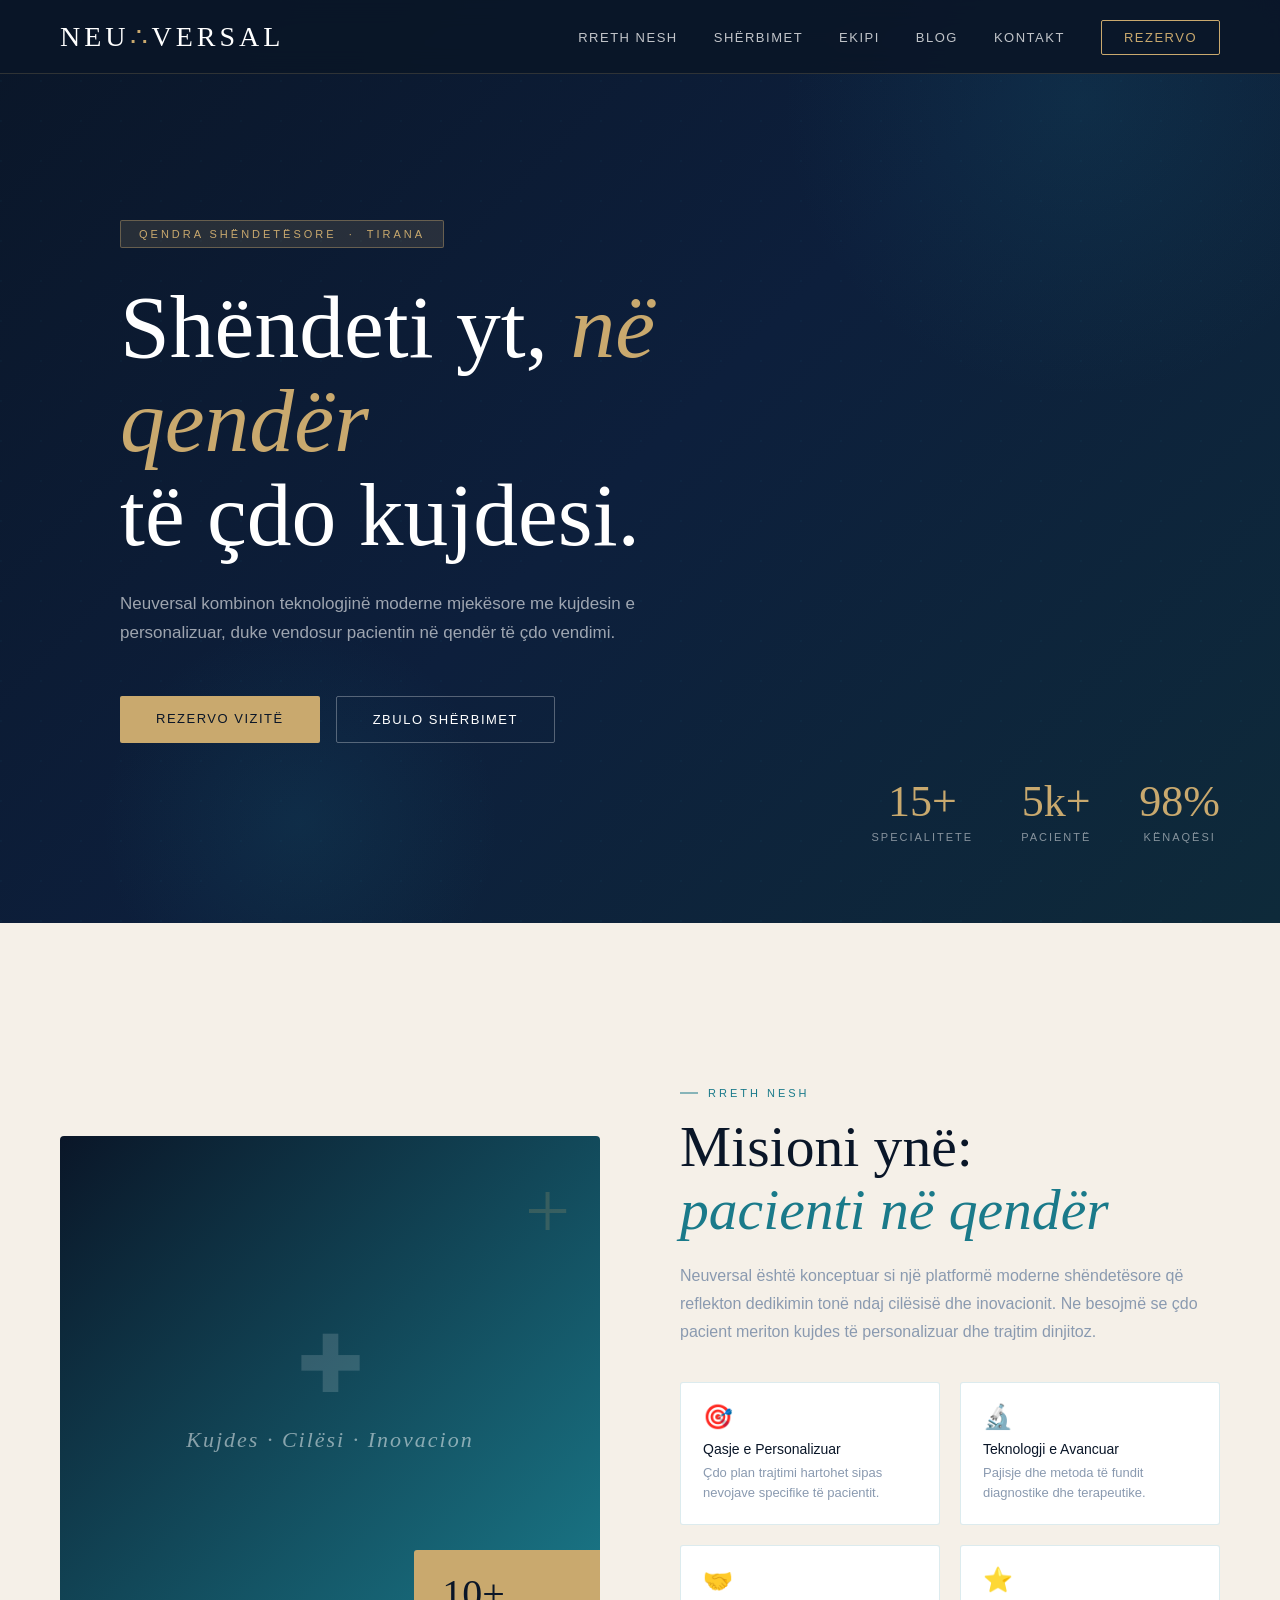
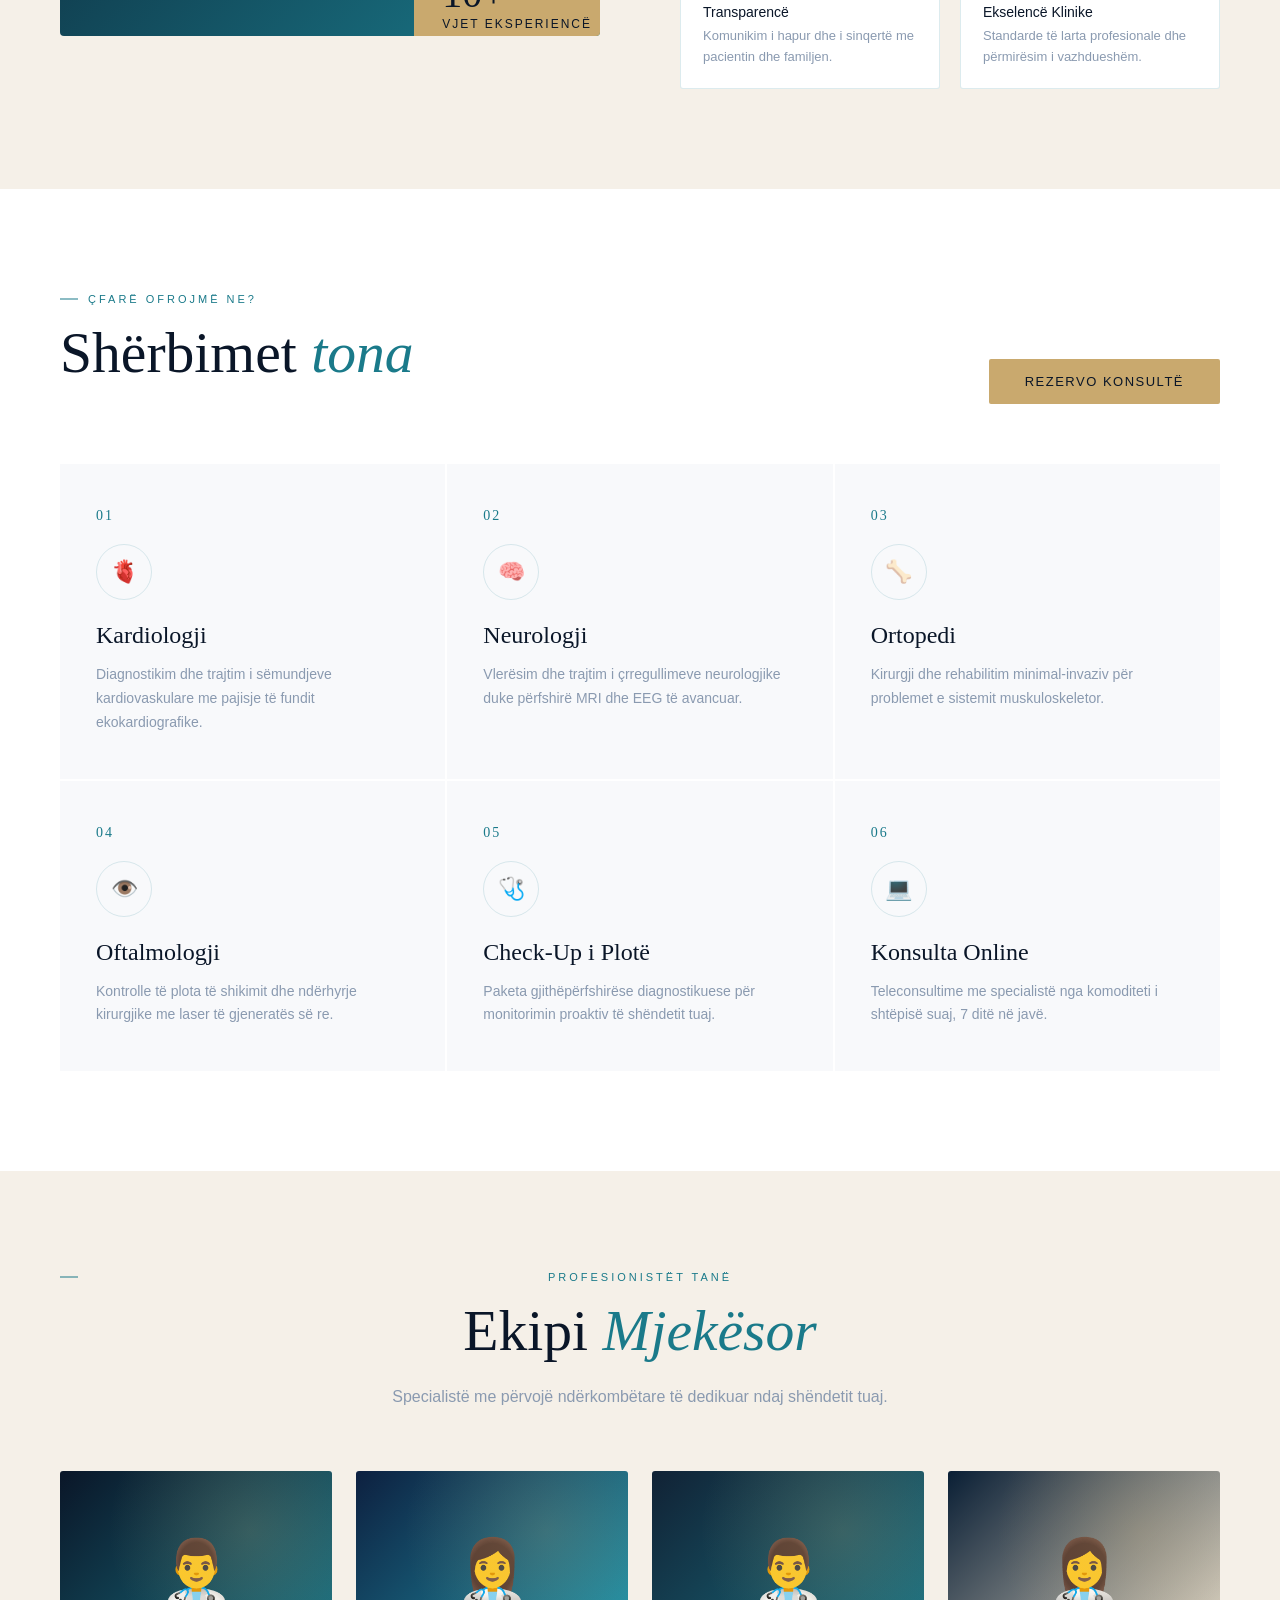
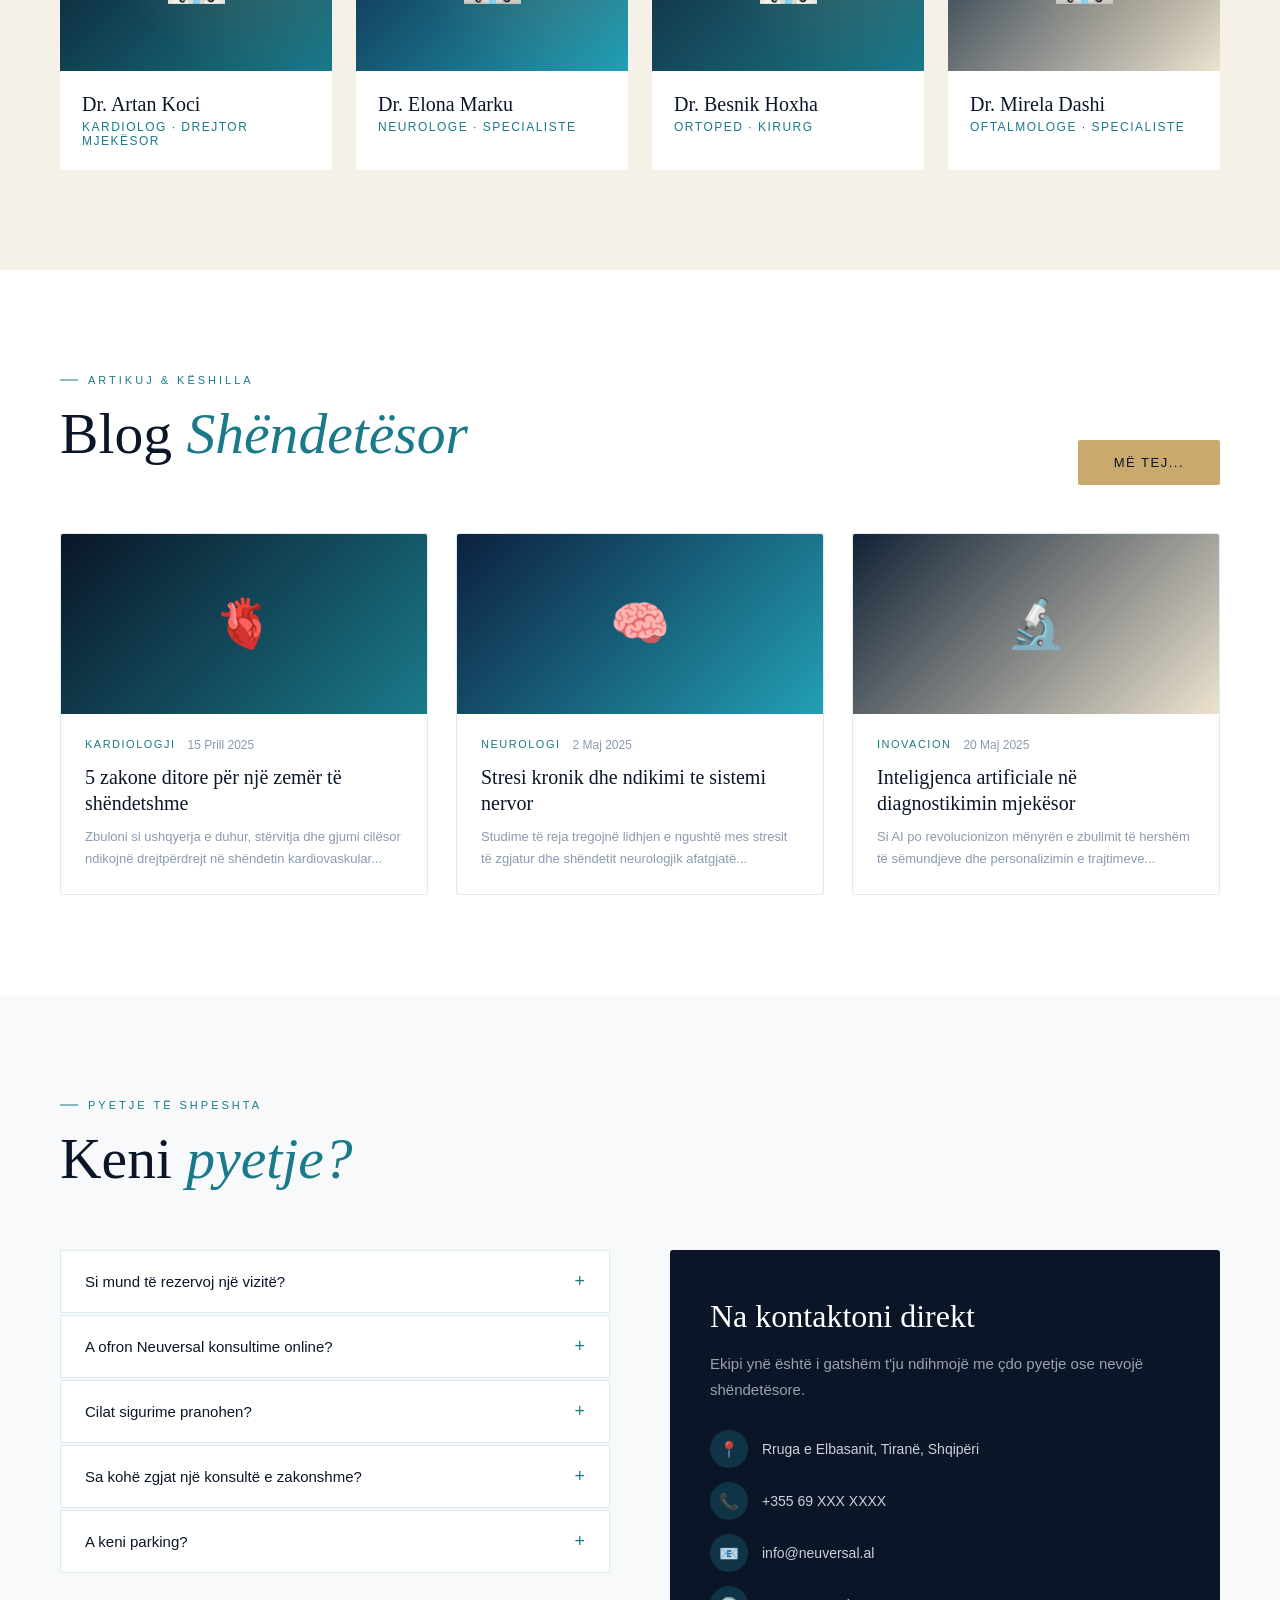
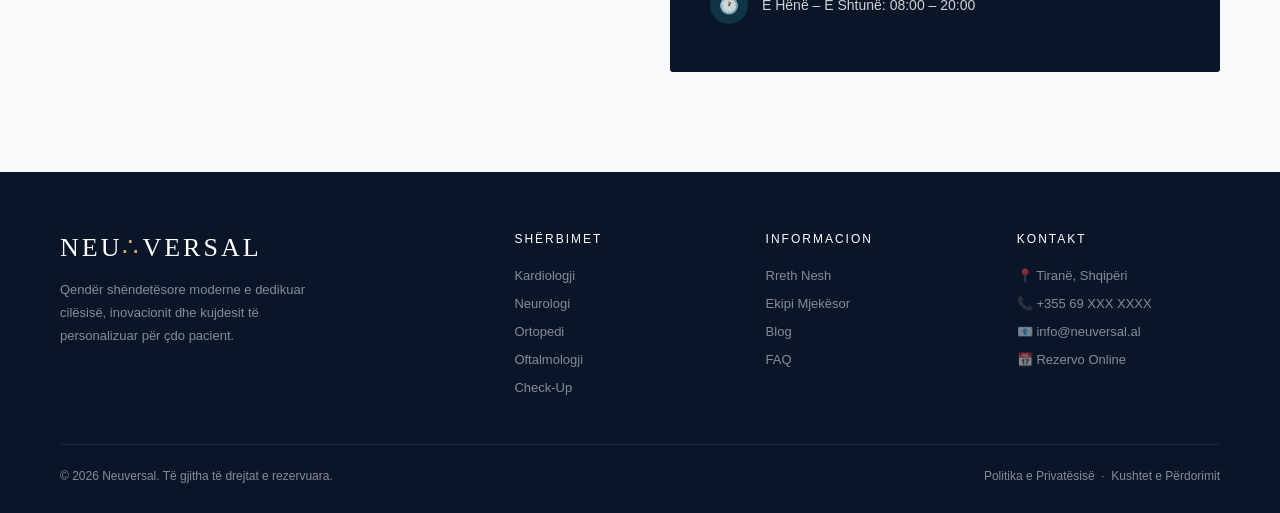
==== commit 1b267935: "faq" ====
--- a/Files/index.html
+++ b/Files/index.html
@@ -214,6 +214,57 @@
     </div>
 </section>
 
+
+<!-- FAQ -->
+<section id="faq">
+    <div class="section-tag reveal">Pyetje të Shpeshta</div>
+    <h2 class="section-title reveal">Keni <em>pyetje?</em></h2>
+    <div class="faq-grid">
+        <div class="faq-list reveal">
+            <div class="faq-item">
+                <div class="faq-q" onclick="toggleFaq(this)">
+                    Si mund të rezervoj një vizitë? <span class="faq-arrow">+</span>
+                </div>
+                <div class="faq-a"><p>Mund të rezervoni online nëpërmjet formularit tonë, duke telefonuar numrin tonë, ose duke ardhur direkt në qendër. Konfirmimi bëhet brenda 24 orëve.</p></div>
+            </div>
+            <div class="faq-item">
+                <div class="faq-q" onclick="toggleFaq(this)">
+                    A ofron Neuversal konsultime online? <span class="faq-arrow">+</span>
+                </div>
+                <div class="faq-a"><p>Po, ofrojmë teleconsultime me të gjithë specialistët tanë nëpërmjet platformës dixhitale, nga e hëna deri të dielën.</p></div>
+            </div>
+            <div class="faq-item">
+                <div class="faq-q" onclick="toggleFaq(this)">
+                    Cilat sigurime pranohen? <span class="faq-arrow">+</span>
+                </div>
+                <div class="faq-a"><p>Punojmë me kryesore kompanitë e sigurimeve shëndetësore private në Shqipëri. Kontaktoni recepsionin tonë për informacion specifik.</p></div>
+            </div>
+            <div class="faq-item">
+                <div class="faq-q" onclick="toggleFaq(this)">
+                    Sa kohë zgjat një konsultë e zakonshme? <span class="faq-arrow">+</span>
+                </div>
+                <div class="faq-a"><p>Konsultat standarde zgjasin 30–45 minuta. Vizitat e check-up mund të zgjasin deri 2 orë varësisht nga paketa e zgjedhur.</p></div>
+            </div>
+            <div class="faq-item">
+                <div class="faq-q" onclick="toggleFaq(this)">
+                    A keni parking? <span class="faq-arrow">+</span>
+                </div>
+                <div class="faq-a"><p>Po, ofrojmë parking falas për të gjithë pacientët tanë brenda ambienteve të qendrës.</p></div>
+            </div>
+        </div>
+        <div class="faq-contact-box reveal">
+            <h3>Na kontaktoni direkt</h3>
+            <p>Ekipi ynë është i gatshëm t'ju ndihmojë me çdo pyetje ose nevojë shëndetësore.</p>
+            <div class="contact-details">
+                <div class="contact-detail"><div class="contact-detail-icon">📍</div> Rruga e Elbasanit, Tiranë, Shqipëri</div>
+                <div class="contact-detail"><div class="contact-detail-icon">📞</div> +355 69 XXX XXXX</div>
+                <div class="contact-detail"><div class="contact-detail-icon">📧</div> info@neuversal.al</div>
+                <div class="contact-detail"><div class="contact-detail-icon">🕐</div> E Hënë – E Shtunë: 08:00 – 20:00</div>
+            </div>
+        </div>
+    </div>
+</section>
+
 <div id="footer"></div>
 
 
@@ -225,12 +276,25 @@
         .then(data => {
             document.getElementById("navbar").innerHTML = data;
         });
-
+    // Scroll reveal
+    const observer = new IntersectionObserver(entries => {
+        entries.forEach(e => { if(e.isIntersecting) e.target.classList.add('visible'); });
+    }, { threshold: 0.1 });
+    document.querySelectorAll('.reveal').forEach(el => observer.observe(el));
+
+    // FAQ
+    function toggleFaq(el) {
+        const item = el.closest('.faq-item');
+        const isOpen = item.classList.contains('open');
+        document.querySelectorAll('.faq-item').forEach(i => i.classList.remove('open'));
+        if (!isOpen) item.classList.add('open');
+    }
         fetch("footer.html")
         .then(response => response.text())
         .then(data => {
         document.getElementById("footer").innerHTML = data;
     });
+
 </script>
 </body>
 </html>
--- a/Files/style.css
+++ b/Files/style.css
@@ -712,7 +712,65 @@
     content:''; position:absolute; left:0; top:50%;
     transform:translateY(-50%); width:18px; height:1px; background:var(--teal);
 }
-
+/* ── FAQ ── */
+#faq { background: var(--light-bg); }
+.faq-grid { display:grid; grid-template-columns: 1fr 1fr; gap:60px; margin-top:60px; align-items:start; }
+.faq-list { display:flex; flex-direction:column; gap:2px; }
+.faq-item { background:var(--white); border:1px solid var(--border); overflow:hidden; }
+.faq-q {
+    padding: 20px 24px; cursor:pointer; display:flex; justify-content:space-between; align-items:center;
+    font-size:15px; font-weight:400; color:var(--navy); transition: color 0.3s;
+    user-select:none;
+}
+.faq-q:hover { color:var(--teal); }
+.faq-arrow { font-size:18px; color:var(--teal); transition:transform 0.3s; flex-shrink:0; }
+.faq-a { max-height:0; overflow:hidden; transition:max-height 0.4s ease, padding 0.3s; }
+.faq-a p { padding: 0 24px 20px; font-size:14px; color:var(--gray); line-height:1.75; }
+.faq-item.open .faq-a { max-height:200px; }
+.faq-item.open .faq-arrow { transform:rotate(45deg); }
+.faq-contact-box {
+    background: var(--navy); padding: 48px 40px; border-radius:3px; color:var(--white);
+}
+.faq-contact-box h3 { font-family:'Cormorant Garamond',serif; font-size:32px; margin-bottom:16px; font-weight:300; }
+.faq-contact-box p { color:rgba(255,255,255,0.6); font-size:15px; line-height:1.7; margin-bottom:28px; }
+.contact-details { display:flex; flex-direction:column; gap:14px; }
+.contact-detail { display:flex; align-items:center; gap:14px; font-size:14px; color:rgba(255,255,255,0.8); }
+.contact-detail-icon { width:38px; height:38px; background:rgba(26,122,138,0.3); border-radius:50%; display:flex; align-items:center; justify-content:center; font-size:16px; flex-shrink:0; }
+
+/* ── CONTACT ── */
+#contact { background:var(--white); }
+.contact-grid { display:grid; grid-template-columns:1fr 1fr; gap:80px; margin-top:60px; align-items:start; }
+.contact-form { display:flex; flex-direction:column; gap:18px; }
+.input-row { display:grid; grid-template-columns:1fr 1fr; gap:16px; }
+.input-wrap { display:flex; flex-direction:column; gap:8px; }
+.input-wrap label { font-size:12px; letter-spacing:1.5px; text-transform:uppercase; color:var(--gray); }
+.input-wrap input, .input-wrap textarea, .input-wrap select {
+    border: 1px solid var(--border); padding: 13px 16px;
+    font-family:'DM Sans',sans-serif; font-size:14px; color:var(--navy);
+    border-radius:2px; outline:none; transition:border-color 0.3s;
+    background:var(--white);
+}
+.input-wrap input:focus, .input-wrap textarea:focus { border-color:var(--teal); }
+.input-wrap textarea { resize:vertical; min-height:120px; }
+.contact-info { display:flex; flex-direction:column; gap:32px; }
+.map-placeholder {
+    height: 260px; background:linear-gradient(135deg,var(--navy),var(--teal));
+    border-radius:3px; display:flex; align-items:center; justify-content:center;
+    flex-direction:column; gap:12px; color:rgba(255,255,255,0.6); cursor:pointer;
+    transition: all 0.3s; overflow:hidden; position:relative;
+}
+.map-placeholder::before {
+    content:''; position:absolute; inset:0;
+    background:radial-gradient(circle at 60% 40%, rgba(201,169,110,0.15), transparent 60%);
+}
+.map-icon { font-size:48px; position:relative; z-index:1; }
+.map-text { font-size:14px; letter-spacing:1px; position:relative; z-index:1; }
+.map-address { font-size:13px; color:rgba(255,255,255,0.4); position:relative; z-index:1; }
+.hours-grid { display:grid; grid-template-columns:1fr 1fr; gap:10px; }
+.hour-item { padding:14px 16px; background:var(--light-bg); border-radius:2px; }
+.hour-day { font-size:12px; letter-spacing:1px; text-transform:uppercase; color:var(--gray); margin-bottom:4px; }
+.hour-time { font-size:15px; color:var(--navy); font-weight:400; }
+.hour-time.closed { color:#e07070; }
 
 
 
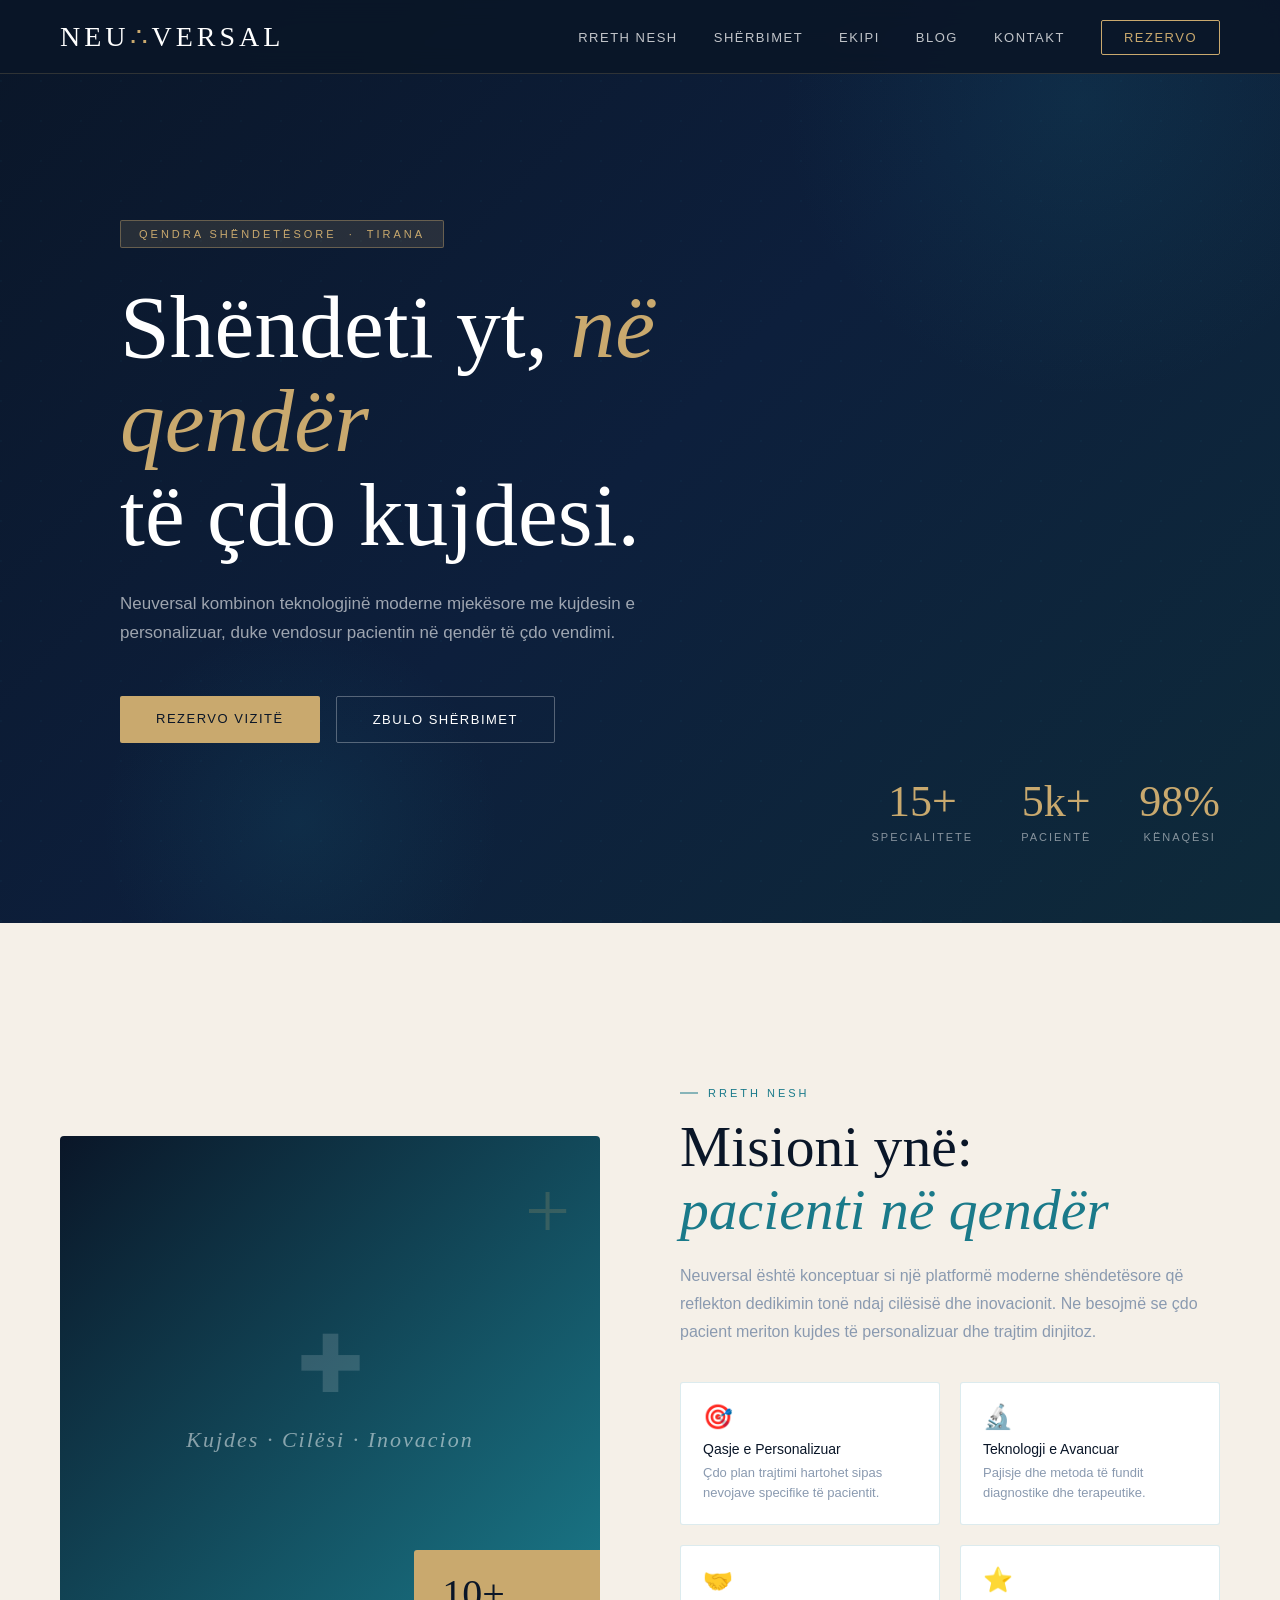
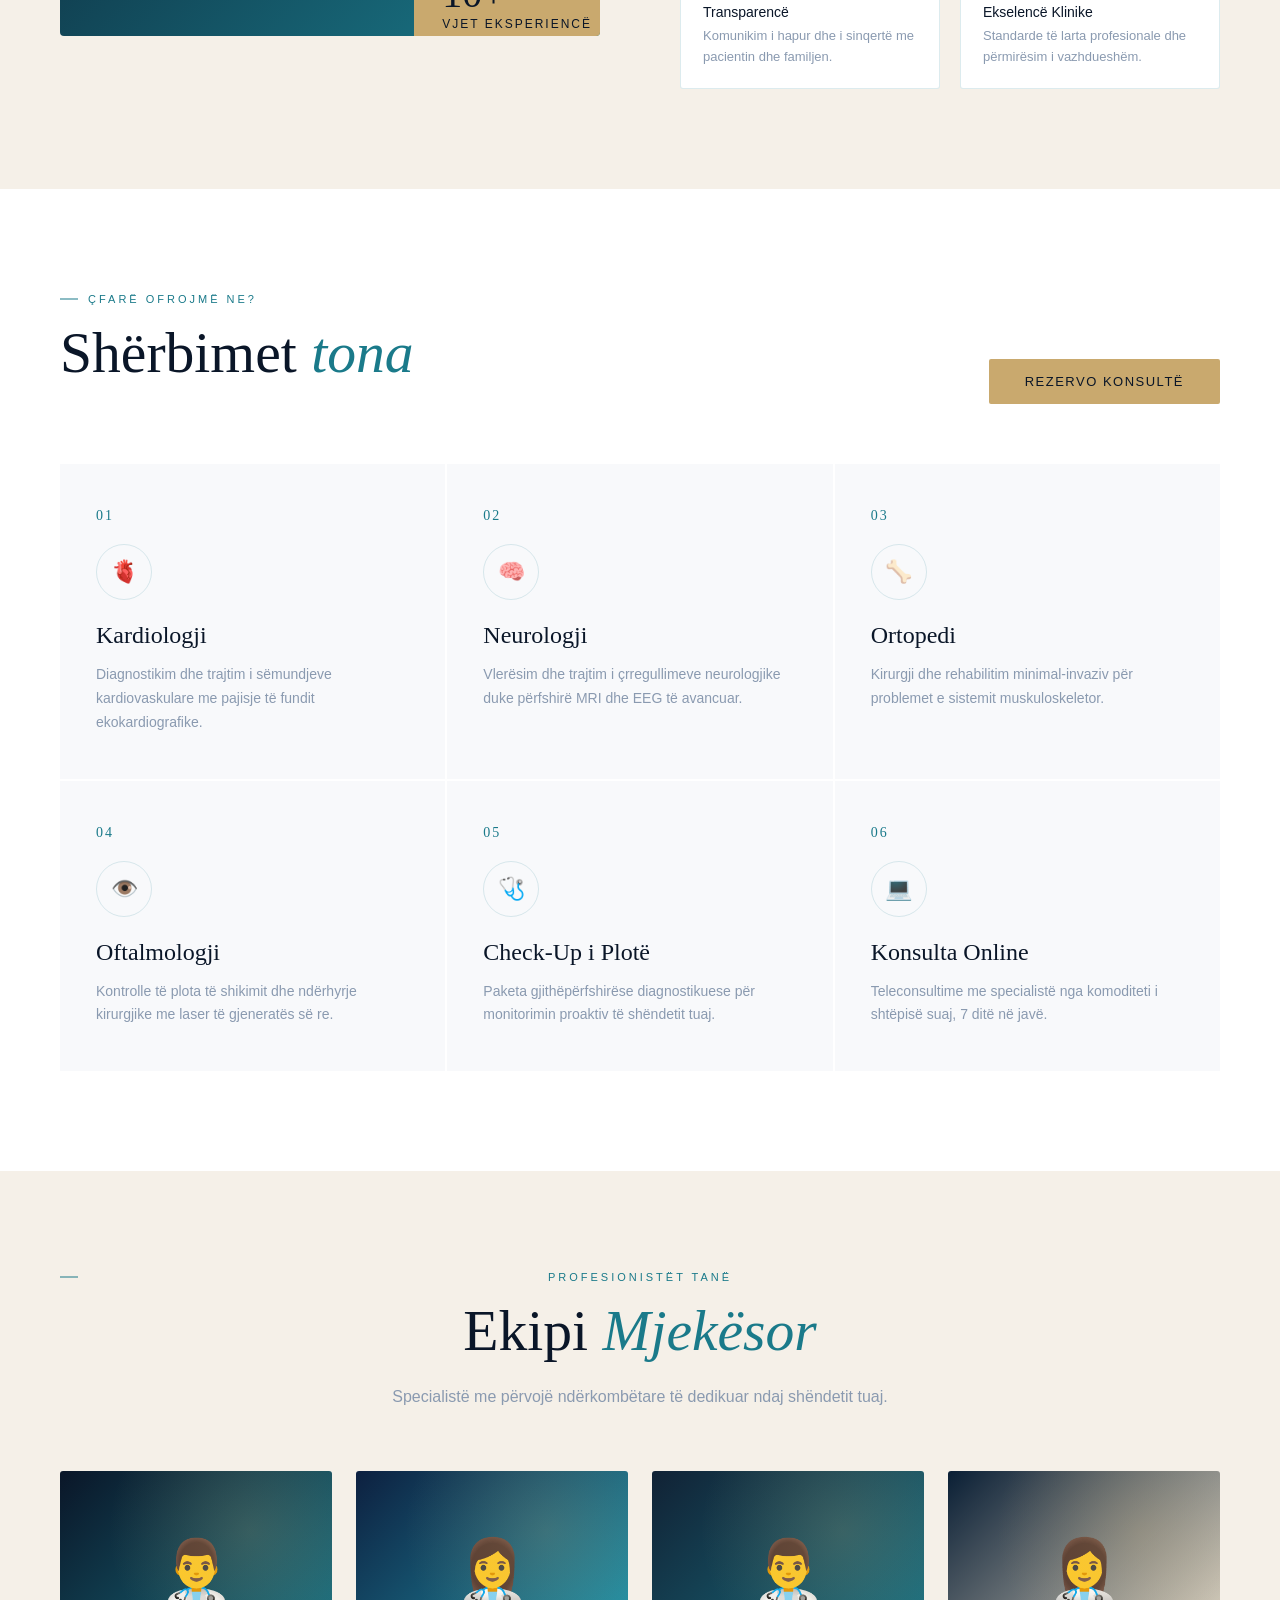
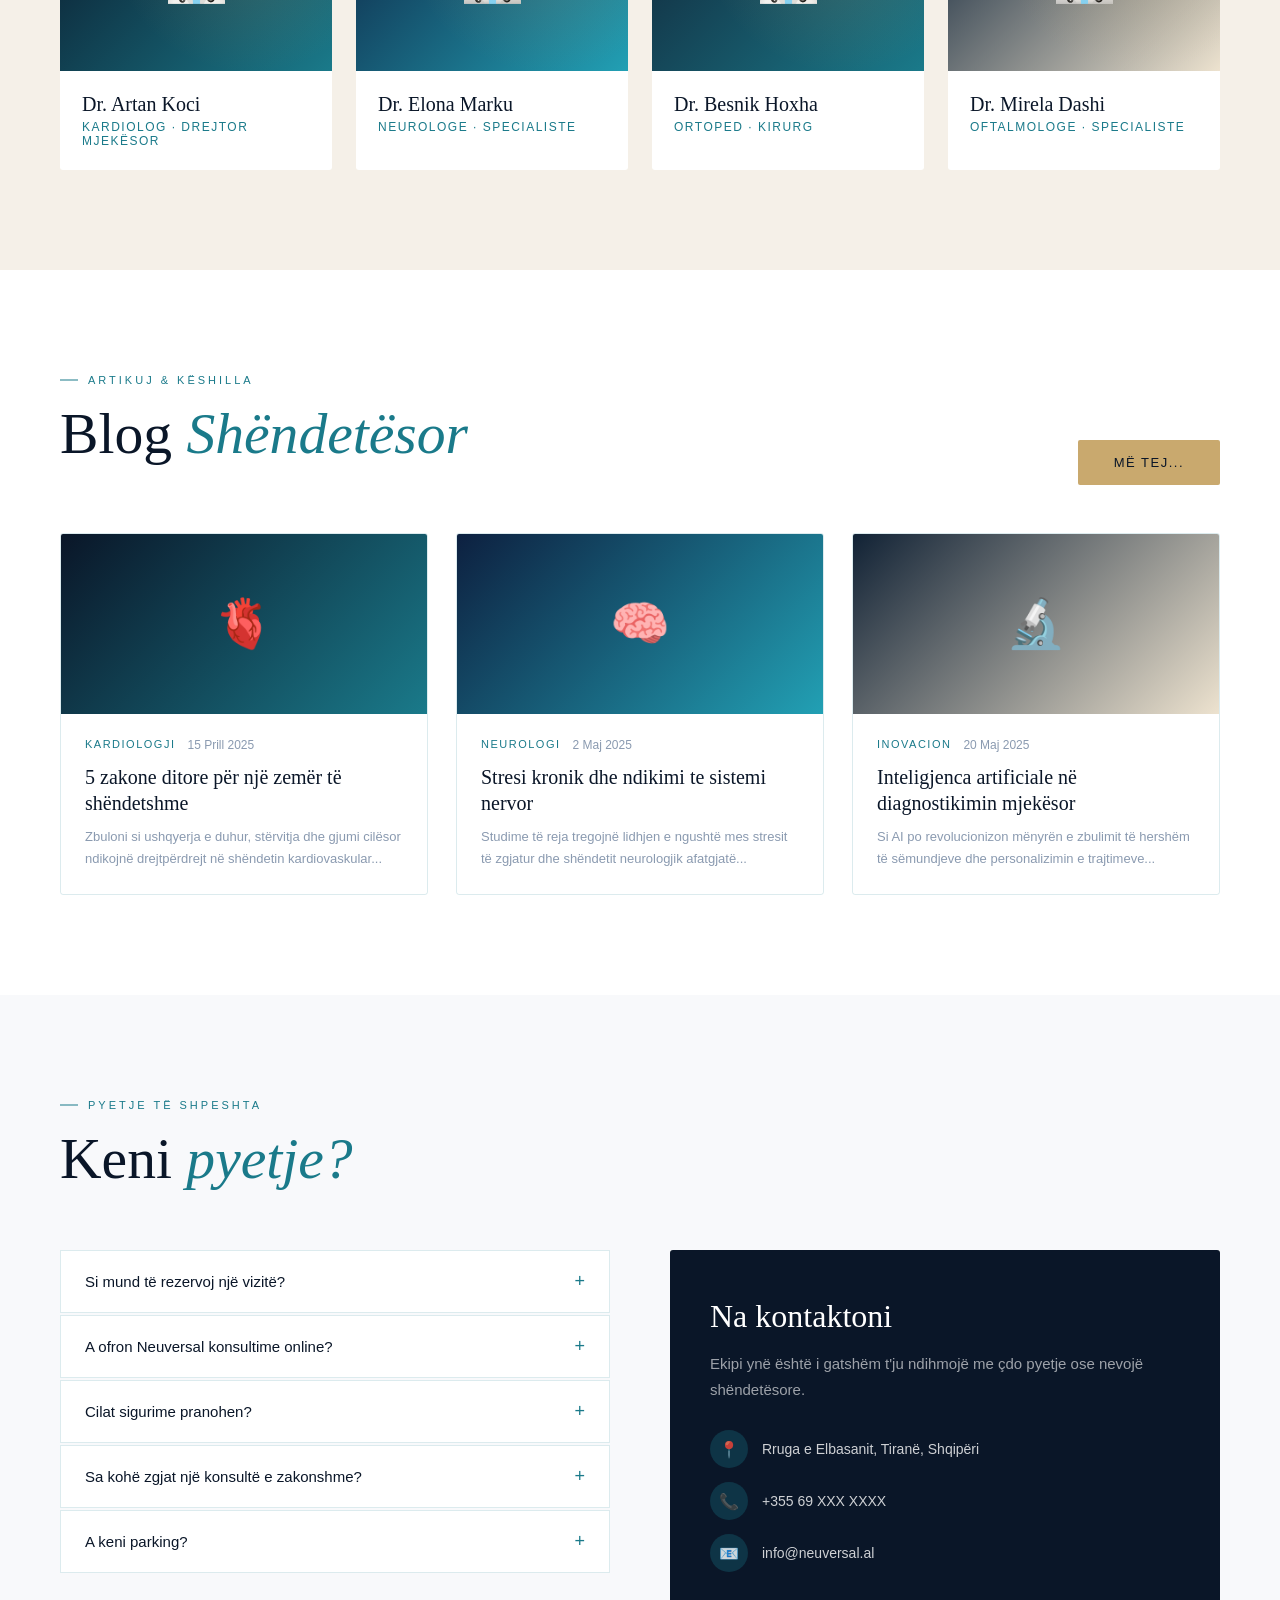
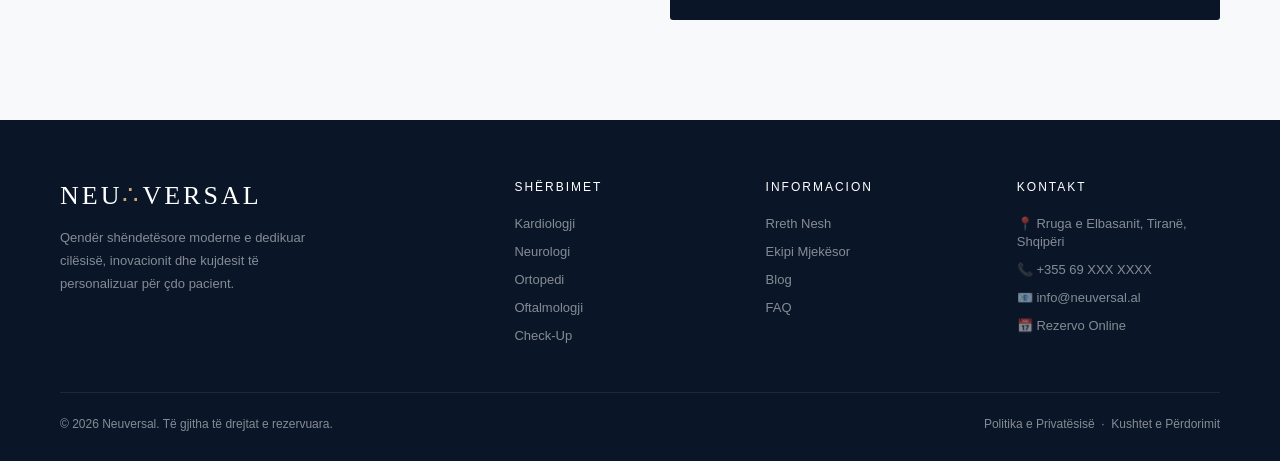
==== commit 027f4d32: "booking" ====
--- a/Files/index.html
+++ b/Files/index.html
@@ -84,7 +84,7 @@
             <div class="section-tag">Çfarë ofrojmë ne?</div>
             <h2 class="section-title">Shërbimet <em>tona</em></h2>
         </div>
-        <a href="#booking" class="btn-primary">Rezervo Konsultë</a>
+        <a href="booking.html" class="btn-primary">Rezervo Konsultë</a>
     </div>
     <div class="services-grid">
         <div class="service-card reveal">
@@ -253,13 +253,12 @@
             </div>
         </div>
         <div class="faq-contact-box reveal">
-            <h3>Na kontaktoni direkt</h3>
+            <h3>Na kontaktoni</h3>
             <p>Ekipi ynë është i gatshëm t'ju ndihmojë me çdo pyetje ose nevojë shëndetësore.</p>
             <div class="contact-details">
                 <div class="contact-detail"><div class="contact-detail-icon">📍</div> Rruga e Elbasanit, Tiranë, Shqipëri</div>
                 <div class="contact-detail"><div class="contact-detail-icon">📞</div> +355 69 XXX XXXX</div>
                 <div class="contact-detail"><div class="contact-detail-icon">📧</div> info@neuversal.al</div>
-                <div class="contact-detail"><div class="contact-detail-icon">🕐</div> E Hënë – E Shtunë: 08:00 – 20:00</div>
             </div>
         </div>
     </div>
--- a/Files/style.css
+++ b/Files/style.css
@@ -771,6 +771,273 @@
 .hour-day { font-size:12px; letter-spacing:1px; text-transform:uppercase; color:var(--gray); margin-bottom:4px; }
 .hour-time { font-size:15px; color:var(--navy); font-weight:400; }
 .hour-time.closed { color:#e07070; }
+
+/* ── BOOKING ── */
+.booking-hero {
+    min-height: 38vh;
+    background: linear-gradient(135deg, var(--navy) 0%, var(--deep) 55%, #0e2a3a 100%);
+    display: flex; align-items: flex-end;
+    position: relative; overflow: hidden;
+    padding-top: 80px;
+}
+/* BREADCRUMB */
+.breadcrumb {
+    display: flex; align-items: center; gap: 10px;
+    font-size: 12px; color: rgba(255,255,255,0.35);
+    letter-spacing: 1px; text-transform: uppercase;
+    margin-bottom: 14px;
+    animation: fadeUp 0.7s ease 0.05s both;
+}
+.breadcrumb a { color: rgba(255,255,255,0.4); text-decoration: none; transition: color 0.3s; }
+.breadcrumb a:hover { color: var(--gold); }
+.breadcrumb .sep { color: rgba(255,255,255,0.2); }
+/* MAIN LAYOUT */
+.booking-wrapper {
+    max-width: 1200px;
+    margin: 0 auto;
+    padding: 70px 60px 100px;
+    display: grid;
+    grid-template-columns: 1fr 360px;
+    gap: 64px;
+    align-items: start;
+}
+/* FORM CARD */
+.form-card {
+    background: var(--white);
+    border: 1px solid var(--border);
+    border-radius: 4px;
+    overflow: hidden;
+    box-shadow: 0 4px 40px rgba(10,22,40,0.06);
+    animation: fadeUp 0.8s ease 0.2s both;
+}
+.form-card-header {
+    background: linear-gradient(135deg, var(--navy), var(--deep));
+    padding: 32px 40px;
+    border-bottom: 1px solid rgba(201,169,110,0.15);
+}
+.form-card-header .section-tag {
+    display: inline-block; color: var(--teal-light); font-size: 10px;
+    letter-spacing: 3px; text-transform: uppercase; font-weight: 500;
+    margin-bottom: 10px; position: relative; padding-left: 24px;
+}
+.form-card-header .section-tag::before {
+    content:''; position:absolute; left:0; top:50%;
+    transform: translateY(-50%); width:14px; height:1px; background:var(--teal-light);
+}
+.form-card-header h2 {
+    font-family: 'Cormorant Garamond', serif;
+    font-size: 30px; font-weight: 300; color: var(--white);
+}
+.form-card-header h2 em { color: var(--gold); font-style: italic; }
+.form-card-body { padding: 40px; }
+
+/* STEP INDICATOR */
+.steps-bar {
+    display: flex; align-items: center; gap: 0;
+    margin-bottom: 36px;
+}
+.step-item {
+    display: flex; align-items: center; gap: 10px;
+    flex: 1;
+}
+.step-circle {
+    width: 30px; height: 30px; border-radius: 50%;
+    border: 2px solid var(--border);
+    display: flex; align-items: center; justify-content: center;
+    font-size: 12px; font-weight: 500; color: var(--gray);
+    flex-shrink: 0; transition: all 0.4s;
+    background: var(--white);
+}
+.step-circle.active {
+    border-color: var(--teal); background: var(--teal); color: var(--white);
+}
+.step-circle.done {
+    border-color: var(--teal); background: var(--teal); color: var(--white);
+}
+.step-circle.done::before { content: '✓'; }
+.step-circle.done span { display: none; }
+.step-label { font-size: 11px; letter-spacing: 1px; text-transform: uppercase; color: var(--gray); transition: color 0.4s; white-space: nowrap; }
+.step-item.active .step-label { color: var(--teal); }
+.step-line { flex: 1; height: 1px; background: var(--border); margin: 0 12px; }
+
+/* FORM SECTIONS */
+.form-section { display: none; }
+.form-section.active { display: block; animation: fadeUp 0.5s ease both; }
+
+.field-group { margin-bottom: 24px; }
+.field-row { display: grid; grid-template-columns: 1fr 1fr; gap: 20px; margin-bottom: 24px; }
+.field-wrap { display: flex; flex-direction: column; gap: 8px; }
+.field-wrap label {
+    font-size: 11px; letter-spacing: 1.5px; text-transform: uppercase;
+    color: var(--gray); font-weight: 500;
+}
+.field-wrap label .req { color: var(--teal); margin-left: 2px; }
+.field-wrap input,
+.field-wrap select,
+.field-wrap textarea {
+    border: 1px solid var(--border); padding: 13px 16px;
+    font-family:'DM Sans',sans-serif; font-size:14px; color:var(--navy);
+    border-radius:2px; outline:none; transition: all 0.3s;
+    background: var(--white); appearance: none;
+}
+.field-wrap input:focus,
+.field-wrap select:focus,
+.field-wrap textarea:focus {
+    border-color: var(--teal);
+    box-shadow: 0 0 0 3px rgba(26,122,138,0.08);
+}
+.field-wrap input.error,
+.field-wrap select.error,
+.field-wrap textarea.error {
+    border-color: #e07070;
+    box-shadow: 0 0 0 3px rgba(224,112,112,0.08);
+}
+.field-wrap .err-msg { font-size: 11px; color: #e07070; margin-top: 2px; display: none; }
+.field-wrap.has-error .err-msg { display: block; }
+.field-wrap textarea { resize: vertical; min-height: 110px; }
+.select-wrap { position: relative; }
+.select-wrap::after {
+    content: '›'; position: absolute; right: 14px; top: 50%;
+    transform: translateY(-50%) rotate(90deg);
+    color: var(--teal); pointer-events: none; font-size: 18px;
+    line-height: 1;
+}
+.select-wrap select { width: 100%; cursor: pointer; }
+
+/* SERVICE CARDS SELECT */
+.service-grid {
+    display: grid; grid-template-columns: 1fr 1fr; gap: 12px;
+    margin-bottom: 24px;
+}
+.service-option { display: none; }
+.service-label {
+    display: flex; flex-direction: column; gap: 6px;
+    padding: 16px 18px; border: 1px solid var(--border);
+    border-radius: 3px; cursor: pointer; transition: all 0.3s;
+    background: var(--light-bg);
+}
+.service-label:hover { border-color: var(--teal); background: rgba(26,122,138,0.04); }
+.service-option:checked + .service-label {
+    border-color: var(--teal); background: rgba(26,122,138,0.07);
+    box-shadow: 0 0 0 2px rgba(26,122,138,0.18);
+}
+.svc-icon { font-size: 22px; margin-bottom: 2px; }
+.svc-name { font-size: 13px; font-weight: 500; color: var(--navy); }
+.svc-duration { font-size: 11px; color: var(--teal); letter-spacing: 0.5px; }
+
+/* DATE PICKER STYLE */
+input[type="date"]::-webkit-calendar-picker-indicator {
+    opacity: 0.5; cursor: pointer;
+    filter: invert(40%) sepia(50%) saturate(400%) hue-rotate(155deg);
+}
+
+/* NAV BUTTONS */
+.form-nav { display: flex; justify-content: space-between; align-items: center; margin-top: 32px; padding-top: 28px; border-top: 1px solid var(--border); }
+.btn-back {
+    background: transparent; border: 1px solid var(--border);
+    color: var(--gray); padding: 13px 28px;
+    font-family:'DM Sans',sans-serif; font-size: 12px;
+    letter-spacing: 1.5px; text-transform: uppercase;
+    border-radius: 2px; cursor: pointer; transition: all 0.3s;
+}
+.btn-back:hover { border-color: var(--navy); color: var(--navy); }
+.btn-next {
+    background: var(--teal); color: var(--white);
+    border: none; padding: 13px 36px;
+    font-family:'DM Sans',sans-serif; font-size: 12px;
+    letter-spacing: 1.5px; text-transform: uppercase;
+    border-radius: 2px; cursor: pointer; transition: all 0.3s;
+    display: flex; align-items: center; gap: 10px;
+}
+.btn-next:hover { background: var(--navy); transform: translateY(-1px); box-shadow: 0 6px 24px rgba(10,22,40,0.15); }
+.btn-submit {
+    background: var(--gold); color: var(--navy);
+    border: none; padding: 14px 40px;
+    font-family:'DM Sans',sans-serif; font-size: 13px;
+    letter-spacing: 2px; text-transform: uppercase; font-weight: 500;
+    border-radius: 2px; cursor: pointer; transition: all 0.3s;
+    display: flex; align-items: center; gap: 10px;
+}
+.btn-submit:hover { background: var(--white); transform: translateY(-2px); box-shadow: 0 8px 30px rgba(201,169,110,0.3); }
+
+
+/* SUCCESS */
+.success-state {
+    display: none;
+    text-align: center; padding: 60px 40px;
+    animation: fadeUp 0.6s ease both;
+}
+.success-state.visible { display: block; }
+.success-icon {
+    width: 80px; height: 80px; border-radius: 50%;
+    background: rgba(26,122,138,0.1); border: 2px solid var(--teal);
+    display: flex; align-items: center; justify-content: center;
+    font-size: 36px; margin: 0 auto 24px;
+}
+.success-state h3 {
+    font-family: 'Cormorant Garamond', serif;
+    font-size: 34px; font-weight: 300; color: var(--navy); margin-bottom: 12px;
+}
+.success-state h3 em { color: var(--teal); font-style: italic; }
+.success-state p { font-size: 14px; color: var(--gray); line-height: 1.75; max-width: 380px; margin: 0 auto 28px; }
+.booking-ref {
+    display: inline-block;
+    background: var(--light-bg); border: 1px solid var(--border);
+    padding: 12px 28px; border-radius: 2px;
+    font-size: 12px; letter-spacing: 3px; text-transform: uppercase; color: var(--teal);
+    margin-bottom: 28px;
+}
+
+/* SIDEBAR */
+.booking-sidebar { display: flex; flex-direction: column; gap: 24px; animation: fadeUp 0.8s ease 0.3s both; }
+
+.info-card {
+    border: 1px solid var(--border); border-radius: 3px; overflow: hidden;
+    background: var(--white);
+}
+.info-card-header {
+    padding: 16px 22px; border-bottom: 1px solid var(--border);
+    font-size: 10px; letter-spacing: 3px; text-transform: uppercase; color: var(--gray); font-weight: 500;
+}
+.info-card-body { padding: 22px; }
+
+/* Summary card */
+.summary-rows { display: flex; flex-direction: column; gap: 14px; }
+.summary-row { display: flex; justify-content: space-between; align-items: flex-start; gap: 12px; }
+.sum-label { font-size: 12px; color: var(--gray); text-transform: uppercase; letter-spacing: 1px; flex-shrink: 0; }
+.sum-val { font-size: 13px; color: var(--navy); text-align: right; font-weight: 400; }
+.sum-val.placeholder { color: rgba(138,154,176,0.5); font-style: italic; font-size: 12px; }
+.summary-divider { height: 1px; background: var(--border); margin: 6px 0; }
+
+/* Why us */
+.why-list { display: flex; flex-direction: column; gap: 16px; }
+.why-item { display: flex; gap: 14px; align-items: flex-start; }
+.why-icon {
+    width: 36px; height: 36px; border-radius: 50%;
+    border: 1px solid var(--border); flex-shrink: 0;
+    display: flex; align-items: center; justify-content: center; font-size: 15px;
+    background: var(--light-bg);
+}
+.why-text h5 { font-size: 13px; color: var(--navy); margin-bottom: 3px; font-weight: 500; }
+.why-text p { font-size: 12px; color: var(--gray); line-height: 1.55; }
+
+/* Contact box */
+.contact-mini {
+    background: var(--navy); border-radius: 3px; padding: 26px 22px;
+    border: 1px solid rgba(201,169,110,0.18);
+}
+.contact-mini h4 {
+    font-family: 'Cormorant Garamond', serif; font-size: 20px;
+    color: var(--white); font-weight: 300; margin-bottom: 14px;
+}
+.contact-mini-row { display: flex; align-items: center; gap: 12px; margin-bottom: 12px; }
+.contact-mini-row:last-child { margin-bottom: 0; }
+.c-icon {
+    width: 32px; height: 32px; border-radius: 50%;
+    background: rgba(26,122,138,0.25); display: flex; align-items: center;
+    justify-content: center; font-size: 13px; flex-shrink: 0;
+}
+.contact-mini-row span { font-size: 13px; color: rgba(255,255,255,0.6); }
 
 
 
@@ -804,6 +1071,7 @@
     section { padding:70px 24px; }
     .hero-content { padding:120px 24px 60px; }
     .hero-stats { display:none; }
+    .hero-inner { padding: 0 24px 40px; }
     .about-grid, .contact-grid, .faq-grid { grid-template-columns:1fr; }
     .services-grid, .blog-grid { grid-template-columns:1fr; }
     .team-grid { grid-template-columns:1fr 1fr; }
@@ -812,4 +1080,9 @@
     .footer-grid { grid-template-columns:1fr; gap:32px; }
     .footer-bottom { flex-direction:column; gap:8px; }
     .input-row { grid-template-columns:1fr; }
-    .services-header, .blog-header { flex-direction:column; align-items:flex-start; gap:20px; }+    .services-header, .blog-header { flex-direction:column; align-items:flex-start; gap:20px; }
+    .booking-wrapper { grid-template-columns: 1fr; padding: 50px 24px 80px; gap: 36px; }
+    .field-row { grid-template-columns: 1fr; gap: 18px; }
+    .service-grid { grid-template-columns: 1fr; }
+    .form-card-body { padding: 28px 24px; }
+    footer { flex-direction: column; gap: 10px; text-align: center; padding: 28px 24px; }
